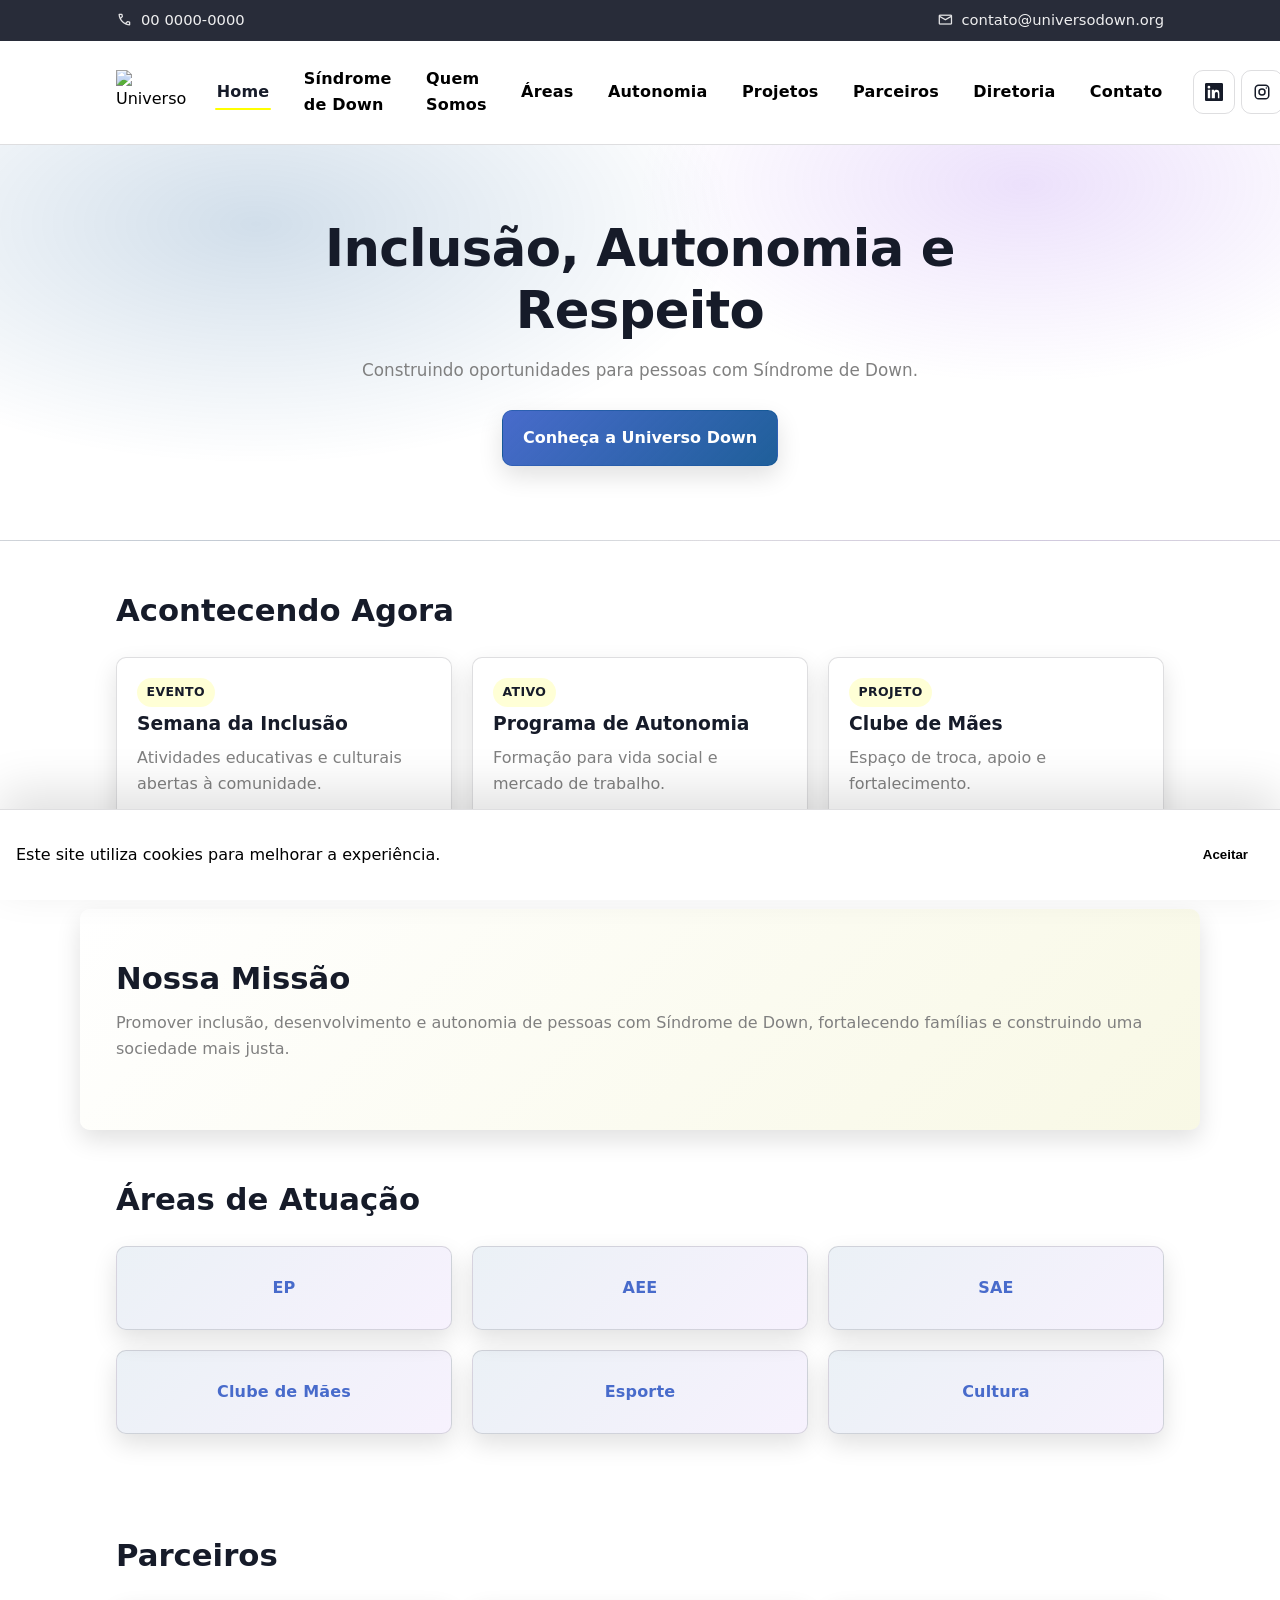
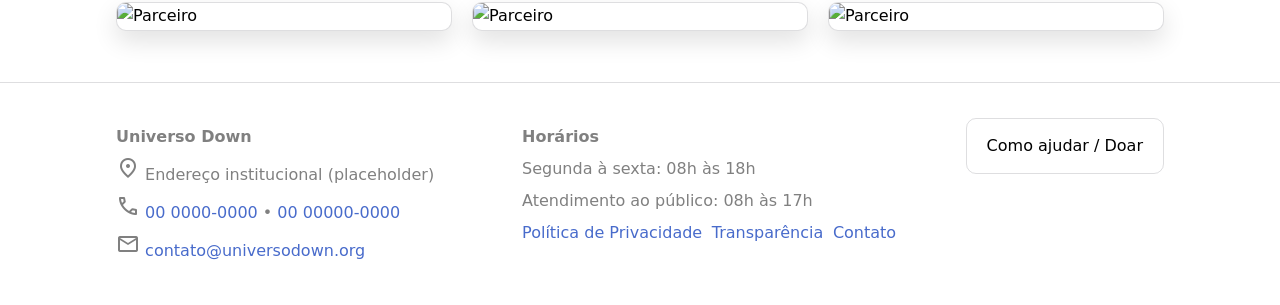
==== index.html @ 0dbb0414 "first commit" ====
<!DOCTYPE html>
<html lang="pt-BR" data-theme="light">
<head>
  <meta charset="UTF-8" />
  <title>Universo Down | Inclusão, Autonomia e Desenvolvimento</title>
  <meta name="description" content="Associação Universo Down. Inclusão, autonomia e apoio às pessoas com Síndrome de Down e suas famílias." />
  <meta name="viewport" content="width=device-width, initial-scale=1" />

  <!-- Material Symbols -->
  <link href="https://fonts.googleapis.com/css2?family=Material+Symbols+Outlined" rel="stylesheet" />

  <!-- CSS -->
  <link rel="stylesheet" href="css/base.css" />
  <link rel="stylesheet" href="css/themes.css" />
  <link rel="stylesheet" href="css/components.css" />
  <link rel="stylesheet" href="css/pages.css" />
</head>
<body>

<!-- Topbar -->
<div class="topbar">
  <div class="container topbar-inner">
<span><span class="material-symbols-outlined">call</span> <a href="tel:+550000000000">00 0000-0000</a></span>
  <span><span class="material-symbols-outlined">mail</span> <a href="mailto:contato@universodown.org">contato@universodown.org</a></span>
  </div>
</div>

<!-- Header -->
<header class="header">
  <div class="container header-inner">
<img src="assets/img/logo-placeholder.svg" alt="Universo Down" class="logo" />
  <nav id="nav">
    <button id="menuToggle" aria-label="Abrir menu">☰</button>
    <ul>
      <li><a class="active" href="index.html">Home</a></li>
      <li><a href="pages/o-que-e-sindrome-de-down.html">Síndrome de Down</a></li>
      <li><a href="pages/quem-somos.html">Quem Somos</a></li>
      <li><a href="pages/areas.html">Áreas</a></li>
      <li><a href="pages/autonomia.html">Autonomia</a></li>
      <li><a href="pages/projetos.html">Projetos</a></li>
      <li><a href="pages/parceiros.html">Parceiros</a></li>
      <li><a href="pages/diretoria.html">Diretoria</a></li>
      <li><a href="pages/contato.html">Contato</a></li>
    </ul>
  </nav>

  <div class="header-actions">
    <div class="social-links" aria-label="Redes sociais">
      <a href="https://www.linkedin.com" target="_blank" rel="noopener" aria-label="LinkedIn">
        <svg viewBox="0 0 24 24" aria-hidden="true"><path d="M20.447 20.452H17.21v-5.569c0-1.328-.026-3.036-1.852-3.036-1.852 0-2.135 1.445-2.135 2.939v5.666H9.0V9h3.11v1.561h.044c.433-.82 1.49-1.685 3.067-1.685 3.278 0 3.885 2.158 3.885 4.965v6.611zM5.337 7.433A1.804 1.804 0 1 1 5.34 3.83a1.804 1.804 0 0 1-.003 3.603zM6.956 20.452H3.72V9h3.236v11.452zM22.225 0H1.771C.792 0 0 .774 0 1.727v20.545C0 23.227.792 24 1.771 24h20.451C23.2 24 24 23.227 24 22.273V1.727C24 .774 23.2 0 22.222 0h.003z"/></svg>
      </a>
      <a href="https://www.instagram.com" target="_blank" rel="noopener" aria-label="Instagram">
        <svg viewBox="0 0 24 24" aria-hidden="true"><path d="M7.5 2h9A5.5 5.5 0 0 1 22 7.5v9A5.5 5.5 0 0 1 16.5 22h-9A5.5 5.5 0 0 1 2 16.5v-9A5.5 5.5 0 0 1 7.5 2zm0 2A3.5 3.5 0 0 0 4 7.5v9A3.5 3.5 0 0 0 7.5 20h9a3.5 3.5 0 0 0 3.5-3.5v-9A3.5 3.5 0 0 0 16.5 4h-9zm10.25 1.75a1 1 0 1 1 0 2 1 1 0 0 1 0-2zM12 7a5 5 0 1 1 0 10 5 5 0 0 1 0-10zm0 2a3 3 0 1 0 0 6 3 3 0 0 0 0-6z"/></svg>
      </a>
      <a href="https://www.facebook.com" target="_blank" rel="noopener" aria-label="Facebook">
        <svg viewBox="0 0 24 24" aria-hidden="true"><path d="M22.675 0h-21.35C.597 0 0 .597 0 1.326v21.348C0 23.403.597 24 1.326 24h11.494v-9.294H9.691V11.01h3.129V8.309c0-3.1 1.894-4.788 4.66-4.788 1.325 0 2.463.099 2.795.143v3.24l-1.918.001c-1.504 0-1.796.715-1.796 1.763v2.313h3.587l-.467 3.696h-3.12V24h6.116C23.403 24 24 23.403 24 22.674V1.326C24 .597 23.403 0 22.675 0z"/></svg>
      </a>
    </div>

    <button id="themeToggle" aria-label="Alternar tema">
      <span class="material-symbols-outlined">dark_mode</span>
    </button>
  </div>
  </div>
</header>

<!-- Hero -->
<section class="hero">
  <div class="hero-content">
    <h1>Inclusão, Autonomia e Respeito</h1>
    <p>Construindo oportunidades para pessoas com Síndrome de Down.</p>
    <a href="pages/quem-somos.html" class="btn-primary">Conheça a Universo Down</a>
  </div>
</section>

<!-- Destaques -->
<section class="section">
  <h2>Acontecendo Agora</h2>
  <div class="cards">
    <article class="card">
      <span class="tag">Evento</span>
      <h3>Semana da Inclusão</h3>
      <p>Atividades educativas e culturais abertas à comunidade.</p>
      <a href="pages/projetos.html">Leia mais</a>
    </article>
    <article class="card">
      <span class="tag">Ativo</span>
      <h3>Programa de Autonomia</h3>
      <p>Formação para vida social e mercado de trabalho.</p>
      <a href="pages/autonomia.html">Leia mais</a>
    </article>
    <article class="card">
      <span class="tag">Projeto</span>
      <h3>Clube de Mães</h3>
      <p>Espaço de troca, apoio e fortalecimento.</p>
      <a href="pages/areas.html#clube-maes">Leia mais</a>
    </article>
  </div>
</section>

<!-- Missão -->
<section class="section highlight">
  <h2>Nossa Missão</h2>
  <p>
    Promover inclusão, desenvolvimento e autonomia de pessoas com Síndrome de Down,
    fortalecendo famílias e construindo uma sociedade mais justa.
  </p>
</section>

<!-- Áreas -->
<section class="section">
  <h2>Áreas de Atuação</h2>
  <div class="cards areas">
    <a href="pages/areas.html#ep" class="card">EP</a>
    <a href="pages/areas.html#aee" class="card">AEE</a>
    <a href="pages/areas.html#sae" class="card">SAE</a>
    <a href="pages/areas.html#clube-maes" class="card">Clube de Mães</a>
    <a href="pages/areas.html#esporte" class="card">Esporte</a>
    <a href="pages/areas.html#cultura" class="card">Cultura</a>
  </div>
</section>

<!-- Parceiros -->
<section class="section">
  <h2>Parceiros</h2>
  <div class="partners-grid">
    <img src="assets/img/placeholder.jpg" alt="Parceiro" />
    <img src="assets/img/placeholder.jpg" alt="Parceiro" />
    <img src="assets/img/placeholder.jpg" alt="Parceiro" />
  </div>
</section>

<!-- Footer -->
<footer class="footer">
  <div class="container footer-inner">
    <div class="footer-columns">
      <div class="footer-col">
        <p><strong>Universo Down</strong></p>
        <p><span class="material-symbols-outlined" aria-hidden="true">location_on</span> Endereço institucional (placeholder)</p>
        <p><span class="material-symbols-outlined" aria-hidden="true">call</span> <a href="tel:+550000000000">00 0000-0000</a> • <a href="tel:+550000000000">00 00000-0000</a></p>
        <p><span class="material-symbols-outlined" aria-hidden="true">mail</span> <a href="mailto:contato@universodown.org">contato@universodown.org</a></p>
      </div>

      <div class="footer-col">
        <p><strong>Horários</strong></p>
        <p>Segunda à sexta: 08h às 18h</p>
        <p>Atendimento ao público: 08h às 17h</p>
        <div class="footer-links" aria-label="Links úteis">
          <a href="#" rel="nofollow">Política de Privacidade</a>
          <a href="#" rel="nofollow">Transparência</a>
          <a href="pages/contato.html">Contato</a>
        </div>
      </div>
    </div>

    <div>
      <a href="pages/contato.html" class="btn-secondary">Como ajudar / Doar</a>
    </div>
  </div>
</footer>

<!-- Cookie Banner -->
<div id="cookieBanner" class="cookie-banner">
  <p>Este site utiliza cookies para melhorar a experiência.</p>
  <button id="acceptCookies">Aceitar</button>
</div>

<script src="js/theme.js"></script>
<script src="js/components.js"></script>
<script src="js/main.js"></script>
</body>
</html>
---- css/base.css ----
*,
*::before,
*::after {
  box-sizing: border-box;
}

html {
  scroll-behavior: smooth;
}

body {
  text-rendering: optimizeLegibility;
  -webkit-font-smoothing: antialiased;
  -moz-osx-font-smoothing: grayscale;
}

body {
  margin: 0;
  font-family: system-ui, -apple-system, Segoe UI, Roboto, Ubuntu, Cantarell, "Helvetica Neue", Arial, sans-serif;
  background-color: var(--color-bg);
  color: var(--color-text);
  line-height: 1.65;
}

img {
  max-width: 100%;
  display: block;
}

a {
  color: var(--color-link);
  text-decoration: none;
}

a:hover {
  color: var(--color-secondary);
}

a:focus-visible,
button:focus-visible {
  outline: 3px solid var(--color-primary);
  outline-offset: 2px;
}

h1, h2, h3 {
  line-height: 1.2;
}

h1, h2, h3 {
  color: var(--color-heading);
}

p {
  color: var(--color-text);
}

::selection {
  background: rgba(149, 86, 235, 0.35);
}

main {
  display: block;
}

@media (prefers-reduced-motion: reduce) {
  * {
    animation-duration: 0.001ms !important;
    animation-iteration-count: 1 !important;
    transition-duration: 0.001ms !important;
    scroll-behavior: auto !important;
  }
}
---- css/themes.css ----
:root {
  /* ====== Paleta (nova) ====== */
  --brand-black: #000000;
  --brand-yellow: #FFFF00; /* destaque / hover */
  --brand-gray: #808080;   /* textos secundários */
  --brand-ink: #161B29;    /* fundo dark (não preto puro) */
  --brand-blue: #486BCB;   /* destaque */
  --brand-white: #FFFFFF;

  /* ====== Raio (menos arredondado) ====== */
  --radius-sm: 6px;
  --radius-md: 10px;
  --radius-lg: 10px;

  /* ====== Layout ====== */
  --container: 1120px;
  --gutter: clamp(1rem, 4vw, 2.25rem);

  /* ====== Tokens (Light) ====== */
  --color-bg: var(--brand-white);
  --color-surface: var(--brand-white);
  --color-surface-2: rgba(22, 27, 41, 0.04);
  --color-text: var(--brand-black);
  --color-heading: var(--brand-ink);
  --color-muted-text: var(--brand-gray);
  --color-border: rgba(22, 27, 41, 0.14);

  --color-primary: var(--brand-blue);
  --color-primary-hover: var(--brand-yellow);
  --color-secondary: var(--brand-ink);
  --color-link: var(--brand-blue);

  --shadow-sm: 0 10px 24px rgba(0, 0, 0, 0.12);
  --shadow-md: 0 18px 48px rgba(0, 0, 0, 0.16);

  --topbar-bg: rgba(22, 27, 41, 0.92);
  --topbar-text: rgba(255, 255, 255, 0.92);
  --header-bg: rgba(255, 255, 255, 0.86);
  --header-border: rgba(22, 27, 41, 0.14);

  --focus-ring: 0 0 0 3px rgba(255, 255, 0, 0.45);
}

[data-theme="dark"] {
  --color-bg: var(--brand-ink);
  --color-surface: rgba(255, 255, 255, 0.06);
  --color-surface-2: rgba(255, 255, 255, 0.10);
  --color-text: var(--brand-white);
  --color-heading: var(--brand-white);
  --color-muted-text: rgba(255, 255, 255, 0.70);
  --color-border: rgba(255, 255, 255, 0.14);

  --color-primary: var(--brand-blue);
  --color-primary-hover: var(--brand-yellow);
  --color-secondary: var(--brand-yellow);
  --color-link: var(--brand-white);

  --shadow-sm: 0 10px 26px rgba(0, 0, 0, 0.30);
  --shadow-md: 0 18px 52px rgba(0, 0, 0, 0.45);

  --topbar-bg: rgba(0, 0, 0, 0.55);
  --topbar-text: rgba(255, 255, 255, 0.92);
  --header-bg: rgba(22, 27, 41, 0.86);
  --header-border: rgba(255, 255, 255, 0.14);

  --focus-ring: 0 0 0 3px rgba(255, 255, 0, 0.55);
}
---- css/components.css ----
/* ==========================================================
   COMPONENTES (layout + navbar no estilo inspirado FSDown)
   ========================================================== */

/* Topbar (contatos) */
.topbar {
  display: flex;
  gap: 1rem;
  justify-content: space-between;
  align-items: center;
  padding: 0.5rem 1rem;
  background: var(--topbar-bg);
  color: var(--topbar-text);
  font-size: 0.92rem;
}

.topbar span {
  display: inline-flex;
  align-items: center;
  gap: 0.5rem;
}

.topbar .material-symbols-outlined {
  font-size: 1.05rem;
  opacity: 0.95;
}

.topbar a {
  color: var(--topbar-text);
  text-decoration: none;
  border-bottom: 1px solid transparent;
}

.topbar a:hover {
  border-bottom-color: rgba(255, 255, 255, 0.65);
}

@media (max-width: 560px) {
  .topbar {
    flex-direction: column;
    align-items: flex-start;
    gap: 0.35rem;
  }
}

/* Header / Navbar */
.header {
  position: sticky;
  top: 0;
  z-index: 50;
  display: flex;
  align-items: center;
  gap: 1rem;
  justify-content: space-between;
  padding: 0.85rem 1rem;
  background: var(--header-bg);
  border-bottom: 1px solid var(--header-border);
  backdrop-filter: blur(10px);
  -webkit-backdrop-filter: blur(10px);
}

.logo {
  height: 44px;
  width: auto;
}

/* Nav container */
nav {
  position: relative;
  display: flex;
  align-items: center;
  gap: 1rem;
}

nav ul {
  list-style: none;
  display: flex;
  align-items: center;
  gap: 0.35rem;
  padding: 0;
  margin: 0;
}

nav a {
  position: relative;
  display: inline-flex;
  align-items: center;
  justify-content: center;
  padding: 0.7rem 0.9rem;
  font-weight: 800;
  letter-spacing: 0.2px;
  color: var(--color-text);
  border-radius: var(--radius-sm);
  text-decoration: none;
  outline: none;
  transition: color 160ms ease;
}

nav a:hover {
  color: var(--color-heading);
}

nav a:hover::after,
nav a:focus-visible::after {
  content: "";
  position: absolute;
  left: 0.8rem;
  right: 0.8rem;
  bottom: 0.4rem;
  height: 2px;
  background: var(--brand-yellow);
  border-radius: var(--radius-md);
}

nav a.active::after,
nav a[aria-current="page"]::after {
  content: "";
  position: absolute;
  left: 0.8rem;
  right: 0.8rem;
  bottom: 0.4rem;
  height: 2px;
  background: var(--brand-yellow);
  border-radius: var(--radius-md);
}


nav a.active {
  color: var(--color-heading);
}


/* Ações à direita (sociais + tema) */
.header-actions {
  display: flex;
  align-items: center;
  gap: 0.65rem;
}

.social-links {
  display: inline-flex;
  align-items: center;
  gap: 0.4rem;
}

.social-links a {
  width: 42px;
  height: 42px;
  display: inline-flex;
  align-items: center;
  justify-content: center;
  border-radius: var(--radius-md);
  border: 1px solid var(--color-border);
  background: transparent;
  color: var(--color-text);
  transition: transform 160ms ease, background 160ms ease, border-color 160ms ease, color 160ms ease;
}

.social-links a:hover {
  transform: translateY(-2px);
  border-color: rgba(255, 255, 255, 0.0);
  background: var(--social-hover, var(--color-primary));
  color: var(--brand-white);
}

/* Hover por app (cor oficial do ícone/logo) */
.social-links a[aria-label="LinkedIn"] { --social-hover: #0A66C2; }
.social-links a[aria-label="Instagram"] { --social-hover: #E1306C; }
.social-links a[aria-label="Facebook"] { --social-hover: #1877F2; }
.social-links a[aria-label="GitHub"] { --social-hover: #24292E; }
.social-links a[aria-label="YouTube"] { --social-hover: #FF0000; }
.social-links a[aria-label="WhatsApp"] { --social-hover: #25D366; }


.social-links svg {
  width: 18px;
  height: 18px;
  fill: currentColor;
  color: var(--color-heading);
}

/* Botão de tema */
#themeToggle {
  width: 42px;
  height: 42px;
  border-radius: var(--radius-md);
  border: 1px solid var(--color-border);
  background: transparent;
  color: var(--color-heading);
  cursor: pointer;
  display: inline-flex;
  align-items: center;
  justify-content: center;
  transition: transform 160ms ease, background 160ms ease, border-color 160ms ease;
}

#themeToggle:hover {
  transform: translateY(-1px);
  background: var(--color-surface);
  border-color: rgba(149, 86, 235, 0.35);
}

/* Mobile menu toggle */
#menuToggle {
  display: none;
  width: 44px;
  height: 44px;
  border-radius: 12px;
  border: 1px solid var(--color-border);
  background: var(--color-bg);
  color: var(--color-heading);
  font-size: 1.35rem;
  cursor: pointer;
}

/* Mobile menu */
@media (max-width: 980px) {
  #menuToggle {
    display: inline-flex;
    align-items: center;
    justify-content: center;
  }

  nav ul {
    position: absolute;
    right: 0;
    top: calc(100% + 10px);
    display: none;
    flex-direction: column;
    align-items: stretch;
    min-width: min(88vw, 340px);
    padding: 0.6rem;
    background: var(--color-bg);
    border: 1px solid var(--color-border);
    border-radius: var(--radius-md);
    box-shadow: var(--shadow-md);
  }

  nav ul.open {
    display: flex;
  }

  nav a {
    justify-content: flex-start;
    border-radius: var(--radius-sm);
    padding: 0.75rem 0.9rem;
  }
}

/* Seções / Containers */
.section {
  padding: 3.2rem 1rem;
  max-width: var(--container);
  margin: 0 auto;
}

.section > h2 {
  margin: 0;
  font-size: clamp(1.4rem, 2.4vw, 2rem);
}

.section > p {
  margin-top: 0.8rem;
  color: var(--color-muted-text);
}

.section.highlight {
  border-radius: var(--radius-lg);
  background: linear-gradient(135deg, var(--color-surface), rgba(188, 188, 0, 0.10));
  box-shadow: var(--shadow-sm);
}

/* Hero / Page Hero */
.hero,
.page-hero {
  padding: 4.6rem 1rem;
  text-align: center;
  background: radial-gradient(800px 400px at 20% 20%, rgba(0, 73, 140, 0.18), transparent 60%),
              radial-gradient(700px 360px at 80% 10%, rgba(149, 86, 235, 0.18), transparent 55%),
              linear-gradient(180deg, var(--color-surface), var(--color-bg));
  border-bottom: 1px solid var(--color-border);
}

.hero-content {
  max-width: 840px;
  margin: 0 auto;
}

.hero h1,
.page-hero h1 {
  margin: 0;
  font-size: clamp(2.1rem, 4vw, 3.2rem);
  letter-spacing: -0.6px;
}

.hero p {
  margin: 1rem auto 1.6rem;
  max-width: 60ch;
  color: var(--color-muted-text);
  font-size: 1.05rem;
}

/* Cards */
.cards {
  display: grid;
  grid-template-columns: repeat(auto-fit, minmax(260px, 1fr));
  gap: 1.25rem;
  margin-top: 1.8rem;
}

.card {
  padding: 1.25rem;
  border: 1px solid var(--color-border);
  border-radius: var(--radius-lg);
  background: var(--color-surface);
  box-shadow: var(--shadow-sm);
  transition: transform 160ms ease, box-shadow 160ms ease, border-color 160ms ease;
}

.card:hover {
  transform: translateY(-4px);
  border-color: var(--color-primary);
  box-shadow: var(--shadow-md);
}

.card h3 {
  margin: 0.35rem 0 0.6rem;
}

.card p {
  margin: 0 0 0.8rem;
  color: var(--color-muted-text);
}

.tag {
  display: inline-flex;
  align-items: center;
  gap: 0.4rem;
  padding: 0.25rem 0.6rem;
  border-radius: 999px;
  font-weight: 800;
  font-size: 0.78rem;
  letter-spacing: 0.35px;
  text-transform: uppercase;
  background: rgba(255, 255, 0, 0.16);
  color: var(--color-heading);
}

/* Cards da seção Áreas (links) */
.cards.areas .card {
  display: flex;
  align-items: center;
  justify-content: center;
  text-align: center;
  font-weight: 800;
  letter-spacing: 0.2px;
  min-height: 84px;
  background: linear-gradient(135deg, rgba(0, 73, 140, 0.08), rgba(149, 86, 235, 0.08));
}

/* Botões */
.btn-primary {
  display: inline-flex;
  align-items: center;
  justify-content: center;
  gap: 0.5rem;
  background: linear-gradient(135deg, var(--color-primary), rgba(0, 73, 140, 0.88));
  color: var(--brand-white);
  padding: 0.85rem 1.25rem;
  font-weight: 800;
  border-radius: var(--radius-md);
  border: 1px solid rgba(0, 73, 140, 0.30);
  box-shadow: var(--shadow-sm);
  transition: transform 160ms ease, box-shadow 160ms ease, filter 160ms ease;
}

.btn-primary:hover {
  transform: translateY(-2px);
  background: var(--color-primary-hover);
  color: var(--brand-black);
  border-color: rgba(255, 255, 0, 0.45);
  box-shadow: var(--shadow-md);
  filter: none;
}

.btn-secondary {
  display: inline-flex;
  align-items: center;
  justify-content: center;
  gap: 0.5rem;
  background: transparent;
  color: var(--color-text);
  padding: 0.85rem 1.25rem;
  border-radius: var(--radius-md);
  border: 1px solid var(--color-border);
  transition: transform 160ms ease, background 160ms ease, border-color 160ms ease;
}

.btn-secondary:hover {
  transform: translateY(-2px);
  background: var(--color-surface-2);
  border-color: var(--color-primary);
}

/* Parceiros */
.partners-grid {
  display: grid;
  grid-template-columns: repeat(auto-fit, minmax(180px, 1fr));
  gap: 1.25rem;
  margin-top: 1.8rem;
}

.partners-grid img {
  border-radius: var(--radius-lg);
  border: 1px solid var(--color-border);
  background: var(--color-bg);
  box-shadow: var(--shadow-sm);
}

/* Footer */
.footer {
  padding: 2.2rem 1rem;
  background: linear-gradient(180deg, var(--color-surface), var(--color-bg));
  border-top: 1px solid var(--color-border);
  display: flex;
  justify-content: space-between;
  align-items: flex-start;
  flex-wrap: wrap;
  gap: 1.25rem;
}

.footer p {
  margin: 0.35rem 0;
  color: var(--color-muted-text);
}

/* Cookie banner */
.cookie-banner {
  position: fixed;
  left: 0;
  right: 0;
  bottom: 0;
  width: 100%;
  background: var(--color-bg);
  border-top: 1px solid var(--color-border);
  padding: 1rem;
  display: none;
  align-items: center;
  justify-content: space-between;
  gap: 1rem;
  box-shadow: 0 -18px 48px rgba(0, 0, 0, 0.12);
}

.cookie-banner button {
  border: none;
  cursor: pointer;
  border-radius: var(--radius-md);
  padding: 0.7rem 1rem;
  font-weight: 800;
  background: var(--color-tertiary);
  color: var(--brand-navy);
}

.cookie-banner button:hover {
  filter: brightness(0.95);
}

/* Mobile-first: alvos de toque confortáveis */
button, .btn-primary, .btn-secondary, nav a, .social-links a {
  min-height: 44px;
}

/* ==========================================================
   AJUSTES DE LAYOUT (conteúdo centralizado + mobile-first)
   - Mantém a identidade/cores/hover já existentes
   - Adiciona um “container” para afastar das bordas (estilo FSDown)
   ========================================================== */

/* Container utilitário: centraliza e cria respiro lateral */
.container {
  width: 100%;
  max-width: var(--container);
  margin-inline: auto;
  padding-inline: var(--gutter);
}


/* Padroniza respiro lateral das seções (compatível com o .container) */
.section,
.hero,
.page-hero {
  padding-inline: var(--gutter);
}

/* Topbar com wrapper interno */
.topbar {
  padding: 0; /* o respiro lateral fica por conta do .container */
}

.topbar-inner {
  display: flex;
  flex-direction: column; /* mobile-first */
  align-items: flex-start;
  gap: 0.35rem;
  justify-content: space-between;
  padding-block: 0.5rem;
}

@media (min-width: 561px) {
  .topbar-inner {
    flex-direction: row;
    align-items: center;
    gap: 1rem;
  }
}

/* Header com wrapper interno */
.header {
  padding: 0; /* o respiro lateral fica por conta do .container */
}

.header-inner {
  display: flex;
  align-items: center;
  gap: 1rem;
  justify-content: space-between;
  padding-block: 0.85rem;
}

/* Footer com wrapper interno + grid de informações */
.footer {
  padding: 0; /* o respiro lateral fica por conta do .container */
}

.footer-inner {
  display: flex;
  flex-direction: column; /* mobile-first */
  align-items: flex-start;
  gap: 1.25rem;
  padding-block: 2.2rem;
}

@media (min-width: 760px) {
  .footer-inner {
    flex-direction: row;
    align-items: flex-start;
    justify-content: space-between;
  }
}

.footer-columns {
  display: grid;
  grid-template-columns: 1fr;
  gap: 1rem;
}

@media (min-width: 760px) {
  .footer-columns {
    grid-template-columns: repeat(2, minmax(240px, 1fr));
    gap: 1.2rem 2rem;
  }
}

.footer-col p {
  margin: 0.35rem 0;
}

.footer-links {
  display: flex;
  flex-wrap: wrap;
  gap: 0.6rem;
}

.footer-links a {
  border-bottom: 1px solid transparent;
}

.footer-links a:hover {
  border-bottom-color: rgba(255, 255, 255, 0.65);
}
---- css/pages.css ----
/* ==========================================================
   ESTILOS ESPECÍFICOS DE PÁGINAS
   ========================================================== */

/* Timeline */
.timeline {
  list-style: none;
  padding: 0;
  margin: 1.5rem 0 0;
}

.timeline li {
  margin-bottom: 1.25rem;
  border-left: 4px solid rgba(0, 73, 140, 0.45);
  padding-left: 1rem;
}

.timeline .year {
  font-weight: 900;
  color: var(--color-heading);
}

/* Accordion */
.accordion-header {
  width: 100%;
  text-align: left;
  padding: 1rem 1.1rem;
  border: 1px solid var(--color-border);
  border-radius: var(--radius-md);
  background: var(--color-bg);
  display: flex;
  justify-content: space-between;
  align-items: center;
  cursor: pointer;
  box-shadow: var(--shadow-sm);
  transition: transform 160ms ease, box-shadow 160ms ease, border-color 160ms ease;
}

.accordion-header:hover {
  transform: translateY(-1px);
  box-shadow: var(--shadow-md);
  border-color: rgba(149, 86, 235, 0.25);
}

.accordion-content {
  display: none;
  padding: 1rem 1.1rem;
  border: 1px solid var(--color-border);
  border-top: none;
  border-radius: 0 0 var(--radius-md) var(--radius-md);
  background: var(--color-surface);
  color: var(--color-muted-text);
}

.accordion-content.open {
  display: block;
}

/* Projects */
.filters {
  display: flex;
  gap: 0.7rem;
  flex-wrap: wrap;
  margin-top: 1.2rem;
}

.filter-btn {
  padding: 0.55rem 0.9rem;
  border: 1px solid var(--color-border);
  background: var(--color-bg);
  border-radius: 999px;
  font-weight: 800;
  cursor: pointer;
  transition: background 160ms ease, transform 160ms ease, border-color 160ms ease;
}

.filter-btn:hover {
  transform: translateY(-1px);
  background: var(--color-surface);
  border-color: rgba(0, 73, 140, 0.28);
}

.filter-btn.active {
  background: rgba(0, 73, 140, 0.12);
  border-color: rgba(0, 73, 140, 0.30);
  color: var(--color-heading);
}

.project-details {
  display: none;
  margin-top: 1rem;
  color: var(--color-muted-text);
}

.project-details.open {
  display: block;
}

/* Partners */
.partners-grid.obsolete {
  opacity: 0.55;
  filter: grayscale(100%);
}

/* Diretoria */
.board-member img {
  margin-bottom: 1rem;
}

.role {
  font-weight: 900;
  color: var(--color-heading);
}

/* Forms */
.contact-form {
  max-width: 540px;
  margin-top: 1.5rem;
}

.contact-form label {
  display: flex;
  flex-direction: column;
  gap: 0.45rem;
  margin-bottom: 1rem;
  font-weight: 800;
  color: var(--color-heading);
}

.contact-form input,
.contact-form textarea {
  padding: 0.75rem 0.85rem;
  border: 1px solid var(--color-border);
  border-radius: var(--radius-md);
  background: var(--color-bg);
  color: var(--color-text);
}

.contact-form input:focus,
.contact-form textarea:focus {
  outline: none;
  box-shadow: 0 0 0 4px rgba(149, 86, 235, 0.22);
  border-color: rgba(149, 86, 235, 0.35);
}

.success-message {
  margin-top: 1rem;
  color: var(--color-secondary);
  font-weight: 800;
}

/* Map */
.map-placeholder {
  height: 250px;
  border: 1px dashed rgba(0, 73, 140, 0.45);
  border-radius: var(--radius-lg);
  background: linear-gradient(135deg, var(--color-surface), rgba(0, 73, 140, 0.06));
  display: flex;
  align-items: center;
  justify-content: center;
  color: var(--color-muted-text);
}
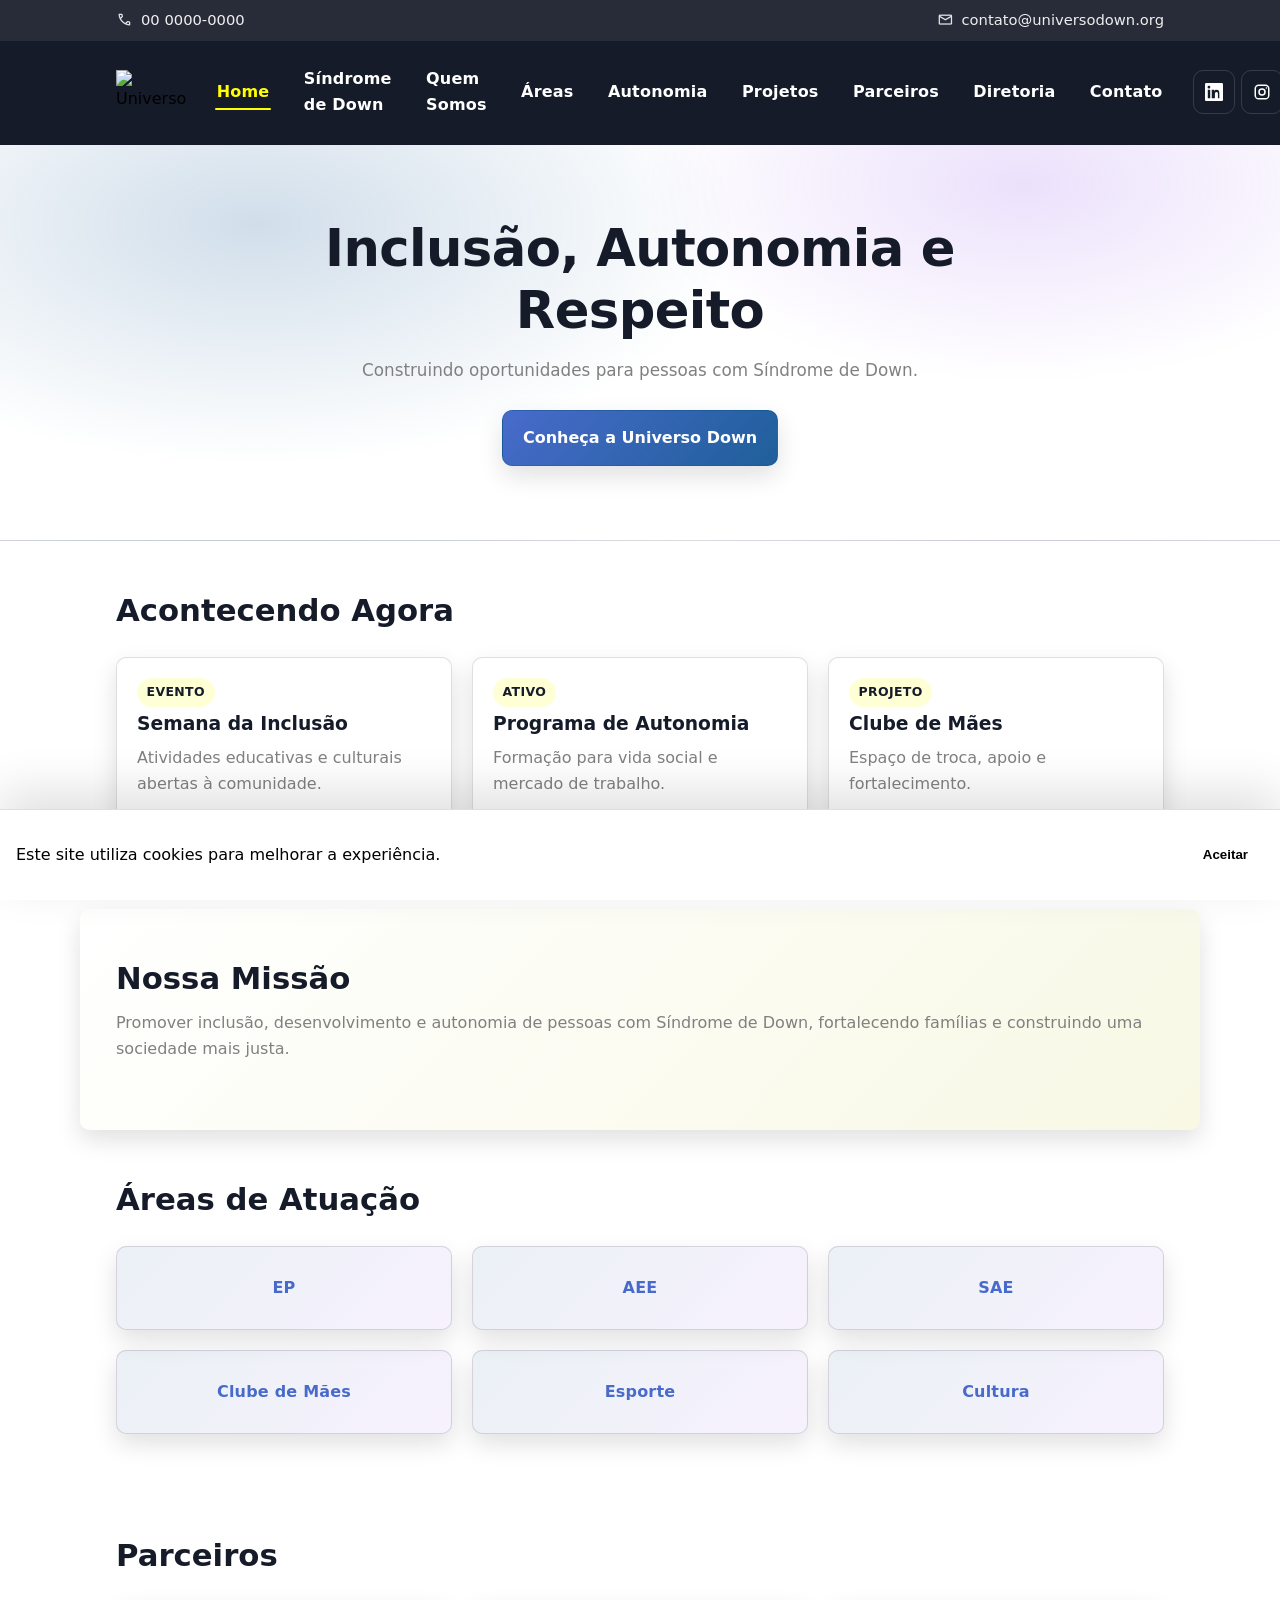
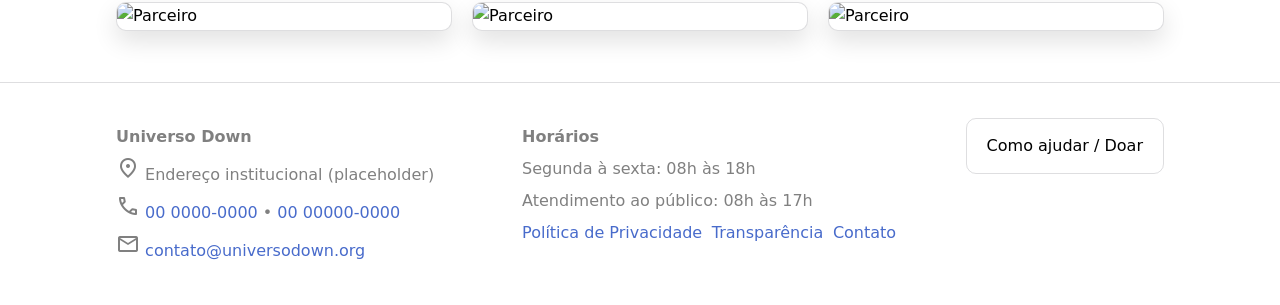
==== commit 7f7c478e: "Atualiza cores de navegação e fundo do cabeçalho para melhorar a acessibilidade e a estética do site" ====
--- a/index.html
+++ b/index.html
@@ -1,172 +1,240 @@
-<!DOCTYPE html>
+<!doctype html>
 <html lang="pt-BR" data-theme="light">
-<head>
-  <meta charset="UTF-8" />
-  <title>Universo Down | Inclusão, Autonomia e Desenvolvimento</title>
-  <meta name="description" content="Associação Universo Down. Inclusão, autonomia e apoio às pessoas com Síndrome de Down e suas famílias." />
-  <meta name="viewport" content="width=device-width, initial-scale=1" />
-
-  <!-- Material Symbols -->
-  <link href="https://fonts.googleapis.com/css2?family=Material+Symbols+Outlined" rel="stylesheet" />
-
-  <!-- CSS -->
-  <link rel="stylesheet" href="css/base.css" />
-  <link rel="stylesheet" href="css/themes.css" />
-  <link rel="stylesheet" href="css/components.css" />
-  <link rel="stylesheet" href="css/pages.css" />
-</head>
-<body>
-
-<!-- Topbar -->
-<div class="topbar">
-  <div class="container topbar-inner">
-<span><span class="material-symbols-outlined">call</span> <a href="tel:+550000000000">00 0000-0000</a></span>
-  <span><span class="material-symbols-outlined">mail</span> <a href="mailto:contato@universodown.org">contato@universodown.org</a></span>
-  </div>
-</div>
-
-<!-- Header -->
-<header class="header">
-  <div class="container header-inner">
-<img src="assets/img/logo-placeholder.svg" alt="Universo Down" class="logo" />
-  <nav id="nav">
-    <button id="menuToggle" aria-label="Abrir menu">☰</button>
-    <ul>
-      <li><a class="active" href="index.html">Home</a></li>
-      <li><a href="pages/o-que-e-sindrome-de-down.html">Síndrome de Down</a></li>
-      <li><a href="pages/quem-somos.html">Quem Somos</a></li>
-      <li><a href="pages/areas.html">Áreas</a></li>
-      <li><a href="pages/autonomia.html">Autonomia</a></li>
-      <li><a href="pages/projetos.html">Projetos</a></li>
-      <li><a href="pages/parceiros.html">Parceiros</a></li>
-      <li><a href="pages/diretoria.html">Diretoria</a></li>
-      <li><a href="pages/contato.html">Contato</a></li>
-    </ul>
-  </nav>
-
-  <div class="header-actions">
-    <div class="social-links" aria-label="Redes sociais">
-      <a href="https://www.linkedin.com" target="_blank" rel="noopener" aria-label="LinkedIn">
-        <svg viewBox="0 0 24 24" aria-hidden="true"><path d="M20.447 20.452H17.21v-5.569c0-1.328-.026-3.036-1.852-3.036-1.852 0-2.135 1.445-2.135 2.939v5.666H9.0V9h3.11v1.561h.044c.433-.82 1.49-1.685 3.067-1.685 3.278 0 3.885 2.158 3.885 4.965v6.611zM5.337 7.433A1.804 1.804 0 1 1 5.34 3.83a1.804 1.804 0 0 1-.003 3.603zM6.956 20.452H3.72V9h3.236v11.452zM22.225 0H1.771C.792 0 0 .774 0 1.727v20.545C0 23.227.792 24 1.771 24h20.451C23.2 24 24 23.227 24 22.273V1.727C24 .774 23.2 0 22.222 0h.003z"/></svg>
-      </a>
-      <a href="https://www.instagram.com" target="_blank" rel="noopener" aria-label="Instagram">
-        <svg viewBox="0 0 24 24" aria-hidden="true"><path d="M7.5 2h9A5.5 5.5 0 0 1 22 7.5v9A5.5 5.5 0 0 1 16.5 22h-9A5.5 5.5 0 0 1 2 16.5v-9A5.5 5.5 0 0 1 7.5 2zm0 2A3.5 3.5 0 0 0 4 7.5v9A3.5 3.5 0 0 0 7.5 20h9a3.5 3.5 0 0 0 3.5-3.5v-9A3.5 3.5 0 0 0 16.5 4h-9zm10.25 1.75a1 1 0 1 1 0 2 1 1 0 0 1 0-2zM12 7a5 5 0 1 1 0 10 5 5 0 0 1 0-10zm0 2a3 3 0 1 0 0 6 3 3 0 0 0 0-6z"/></svg>
-      </a>
-      <a href="https://www.facebook.com" target="_blank" rel="noopener" aria-label="Facebook">
-        <svg viewBox="0 0 24 24" aria-hidden="true"><path d="M22.675 0h-21.35C.597 0 0 .597 0 1.326v21.348C0 23.403.597 24 1.326 24h11.494v-9.294H9.691V11.01h3.129V8.309c0-3.1 1.894-4.788 4.66-4.788 1.325 0 2.463.099 2.795.143v3.24l-1.918.001c-1.504 0-1.796.715-1.796 1.763v2.313h3.587l-.467 3.696h-3.12V24h6.116C23.403 24 24 23.403 24 22.674V1.326C24 .597 23.403 0 22.675 0z"/></svg>
-      </a>
+  <head>
+    <meta charset="UTF-8" />
+    <title>Universo Down | Inclusão, Autonomia e Desenvolvimento</title>
+    <meta
+      name="description"
+      content="Associação Universo Down. Inclusão, autonomia e apoio às pessoas com Síndrome de Down e suas famílias."
+    />
+    <meta name="viewport" content="width=device-width, initial-scale=1" />
+
+    <!-- Material Symbols -->
+    <link
+      href="https://fonts.googleapis.com/css2?family=Material+Symbols+Outlined"
+      rel="stylesheet"
+    />
+
+    <!-- CSS -->
+    <link rel="stylesheet" href="css/base.css" />
+    <link rel="stylesheet" href="css/themes.css" />
+    <link rel="stylesheet" href="css/components.css" />
+    <link rel="stylesheet" href="css/pages.css" />
+  </head>
+  <body>
+    <!-- Topbar -->
+    <div class="topbar">
+      <div class="container topbar-inner">
+        <span
+          ><span class="material-symbols-outlined">call</span>
+          <a href="tel:+550000000000">00 0000-0000</a></span
+        >
+        <span
+          ><span class="material-symbols-outlined">mail</span>
+          <a href="mailto:contato@universodown.org"
+            >contato@universodown.org</a
+          ></span
+        >
+      </div>
     </div>
 
-    <button id="themeToggle" aria-label="Alternar tema">
-      <span class="material-symbols-outlined">dark_mode</span>
-    </button>
-  </div>
-  </div>
-</header>
-
-<!-- Hero -->
-<section class="hero">
-  <div class="hero-content">
-    <h1>Inclusão, Autonomia e Respeito</h1>
-    <p>Construindo oportunidades para pessoas com Síndrome de Down.</p>
-    <a href="pages/quem-somos.html" class="btn-primary">Conheça a Universo Down</a>
-  </div>
-</section>
-
-<!-- Destaques -->
-<section class="section">
-  <h2>Acontecendo Agora</h2>
-  <div class="cards">
-    <article class="card">
-      <span class="tag">Evento</span>
-      <h3>Semana da Inclusão</h3>
-      <p>Atividades educativas e culturais abertas à comunidade.</p>
-      <a href="pages/projetos.html">Leia mais</a>
-    </article>
-    <article class="card">
-      <span class="tag">Ativo</span>
-      <h3>Programa de Autonomia</h3>
-      <p>Formação para vida social e mercado de trabalho.</p>
-      <a href="pages/autonomia.html">Leia mais</a>
-    </article>
-    <article class="card">
-      <span class="tag">Projeto</span>
-      <h3>Clube de Mães</h3>
-      <p>Espaço de troca, apoio e fortalecimento.</p>
-      <a href="pages/areas.html#clube-maes">Leia mais</a>
-    </article>
-  </div>
-</section>
-
-<!-- Missão -->
-<section class="section highlight">
-  <h2>Nossa Missão</h2>
-  <p>
-    Promover inclusão, desenvolvimento e autonomia de pessoas com Síndrome de Down,
-    fortalecendo famílias e construindo uma sociedade mais justa.
-  </p>
-</section>
-
-<!-- Áreas -->
-<section class="section">
-  <h2>Áreas de Atuação</h2>
-  <div class="cards areas">
-    <a href="pages/areas.html#ep" class="card">EP</a>
-    <a href="pages/areas.html#aee" class="card">AEE</a>
-    <a href="pages/areas.html#sae" class="card">SAE</a>
-    <a href="pages/areas.html#clube-maes" class="card">Clube de Mães</a>
-    <a href="pages/areas.html#esporte" class="card">Esporte</a>
-    <a href="pages/areas.html#cultura" class="card">Cultura</a>
-  </div>
-</section>
-
-<!-- Parceiros -->
-<section class="section">
-  <h2>Parceiros</h2>
-  <div class="partners-grid">
-    <img src="assets/img/placeholder.jpg" alt="Parceiro" />
-    <img src="assets/img/placeholder.jpg" alt="Parceiro" />
-    <img src="assets/img/placeholder.jpg" alt="Parceiro" />
-  </div>
-</section>
-
-<!-- Footer -->
-<footer class="footer">
-  <div class="container footer-inner">
-    <div class="footer-columns">
-      <div class="footer-col">
-        <p><strong>Universo Down</strong></p>
-        <p><span class="material-symbols-outlined" aria-hidden="true">location_on</span> Endereço institucional (placeholder)</p>
-        <p><span class="material-symbols-outlined" aria-hidden="true">call</span> <a href="tel:+550000000000">00 0000-0000</a> • <a href="tel:+550000000000">00 00000-0000</a></p>
-        <p><span class="material-symbols-outlined" aria-hidden="true">mail</span> <a href="mailto:contato@universodown.org">contato@universodown.org</a></p>
-      </div>
-
-      <div class="footer-col">
-        <p><strong>Horários</strong></p>
-        <p>Segunda à sexta: 08h às 18h</p>
-        <p>Atendimento ao público: 08h às 17h</p>
-        <div class="footer-links" aria-label="Links úteis">
-          <a href="#" rel="nofollow">Política de Privacidade</a>
-          <a href="#" rel="nofollow">Transparência</a>
-          <a href="pages/contato.html">Contato</a>
+    <!-- Header -->
+    <header class="header">
+      <div class="container header-inner">
+        <img
+          src="assets/img/logo-placeholder.svg"
+          alt="Universo Down"
+          class="logo"
+        />
+        <nav id="nav">
+          <button id="menuToggle" aria-label="Abrir menu">☰</button>
+          <ul>
+            <li><a class="active" href="index.html">Home</a></li>
+            <li>
+              <a href="pages/o-que-e-sindrome-de-down.html">Síndrome de Down</a>
+            </li>
+            <li><a href="pages/quem-somos.html">Quem Somos</a></li>
+            <li><a href="pages/areas.html">Áreas</a></li>
+            <li><a href="pages/autonomia.html">Autonomia</a></li>
+            <li><a href="pages/projetos.html">Projetos</a></li>
+            <li><a href="pages/parceiros.html">Parceiros</a></li>
+            <li><a href="pages/diretoria.html">Diretoria</a></li>
+            <li><a href="pages/contato.html">Contato</a></li>
+          </ul>
+        </nav>
+
+        <div class="header-actions">
+          <div class="social-links" aria-label="Redes sociais">
+            <a
+              href="https://www.linkedin.com"
+              target="_blank"
+              rel="noopener"
+              aria-label="LinkedIn"
+            >
+              <svg viewBox="0 0 24 24" aria-hidden="true">
+                <path
+                  d="M20.447 20.452H17.21v-5.569c0-1.328-.026-3.036-1.852-3.036-1.852 0-2.135 1.445-2.135 2.939v5.666H9.0V9h3.11v1.561h.044c.433-.82 1.49-1.685 3.067-1.685 3.278 0 3.885 2.158 3.885 4.965v6.611zM5.337 7.433A1.804 1.804 0 1 1 5.34 3.83a1.804 1.804 0 0 1-.003 3.603zM6.956 20.452H3.72V9h3.236v11.452zM22.225 0H1.771C.792 0 0 .774 0 1.727v20.545C0 23.227.792 24 1.771 24h20.451C23.2 24 24 23.227 24 22.273V1.727C24 .774 23.2 0 22.222 0h.003z"
+                />
+              </svg>
+            </a>
+            <a
+              href="https://www.instagram.com"
+              target="_blank"
+              rel="noopener"
+              aria-label="Instagram"
+            >
+              <svg viewBox="0 0 24 24" aria-hidden="true">
+                <path
+                  d="M7.5 2h9A5.5 5.5 0 0 1 22 7.5v9A5.5 5.5 0 0 1 16.5 22h-9A5.5 5.5 0 0 1 2 16.5v-9A5.5 5.5 0 0 1 7.5 2zm0 2A3.5 3.5 0 0 0 4 7.5v9A3.5 3.5 0 0 0 7.5 20h9a3.5 3.5 0 0 0 3.5-3.5v-9A3.5 3.5 0 0 0 16.5 4h-9zm10.25 1.75a1 1 0 1 1 0 2 1 1 0 0 1 0-2zM12 7a5 5 0 1 1 0 10 5 5 0 0 1 0-10zm0 2a3 3 0 1 0 0 6 3 3 0 0 0 0-6z"
+                />
+              </svg>
+            </a>
+            <a
+              href="https://www.facebook.com"
+              target="_blank"
+              rel="noopener"
+              aria-label="Facebook"
+            >
+              <svg viewBox="0 0 24 24" aria-hidden="true">
+                <path
+                  d="M22.675 0h-21.35C.597 0 0 .597 0 1.326v21.348C0 23.403.597 24 1.326 24h11.494v-9.294H9.691V11.01h3.129V8.309c0-3.1 1.894-4.788 4.66-4.788 1.325 0 2.463.099 2.795.143v3.24l-1.918.001c-1.504 0-1.796.715-1.796 1.763v2.313h3.587l-.467 3.696h-3.12V24h6.116C23.403 24 24 23.403 24 22.674V1.326C24 .597 23.403 0 22.675 0z"
+                />
+              </svg>
+            </a>
+          </div>
+
+          <button id="themeToggle" aria-label="Alternar tema">
+            <span class="material-symbols-outlined">dark_mode</span>
+          </button>
         </div>
       </div>
+    </header>
+
+    <!-- Hero -->
+    <section class="hero">
+      <div class="hero-content">
+        <h1>Inclusão, Autonomia e Respeito</h1>
+        <p>Construindo oportunidades para pessoas com Síndrome de Down.</p>
+        <a href="pages/quem-somos.html" class="btn-primary"
+          >Conheça a Universo Down</a
+        >
+      </div>
+    </section>
+
+    <!-- Destaques -->
+    <section class="section">
+      <h2>Acontecendo Agora</h2>
+      <div class="cards">
+        <article class="card">
+          <span class="tag">Evento</span>
+          <h3>Semana da Inclusão</h3>
+          <p>Atividades educativas e culturais abertas à comunidade.</p>
+          <a href="pages/projetos.html">Leia mais</a>
+        </article>
+        <article class="card">
+          <span class="tag">Ativo</span>
+          <h3>Programa de Autonomia</h3>
+          <p>Formação para vida social e mercado de trabalho.</p>
+          <a href="pages/autonomia.html">Leia mais</a>
+        </article>
+        <article class="card">
+          <span class="tag">Projeto</span>
+          <h3>Clube de Mães</h3>
+          <p>Espaço de troca, apoio e fortalecimento.</p>
+          <a href="pages/areas.html#clube-maes">Leia mais</a>
+        </article>
+      </div>
+    </section>
+
+    <!-- Missão -->
+    <section class="section highlight">
+      <h2>Nossa Missão</h2>
+      <p>
+        Promover inclusão, desenvolvimento e autonomia de pessoas com Síndrome
+        de Down, fortalecendo famílias e construindo uma sociedade mais justa.
+      </p>
+    </section>
+
+    <!-- Áreas -->
+    <section class="section">
+      <h2>Áreas de Atuação</h2>
+      <div class="cards areas">
+        <a href="pages/areas.html#ep" class="card">EP</a>
+        <a href="pages/areas.html#aee" class="card">AEE</a>
+        <a href="pages/areas.html#sae" class="card">SAE</a>
+        <a href="pages/areas.html#clube-maes" class="card">Clube de Mães</a>
+        <a href="pages/areas.html#esporte" class="card">Esporte</a>
+        <a href="pages/areas.html#cultura" class="card">Cultura</a>
+      </div>
+    </section>
+
+    <!-- Parceiros -->
+    <section class="section">
+      <h2>Parceiros</h2>
+      <div class="partners-grid">
+        <img src="assets/img/placeholder.jpg" alt="Parceiro" />
+        <img src="assets/img/placeholder.jpg" alt="Parceiro" />
+        <img src="assets/img/placeholder.jpg" alt="Parceiro" />
+      </div>
+    </section>
+
+    <!-- Footer -->
+    <footer class="footer">
+      <div class="container footer-inner">
+        <div class="footer-columns">
+          <div class="footer-col">
+            <p><strong>Universo Down</strong></p>
+            <p>
+              <span class="material-symbols-outlined" aria-hidden="true"
+                >location_on</span
+              >
+              Endereço institucional (placeholder)
+            </p>
+            <p>
+              <span class="material-symbols-outlined" aria-hidden="true"
+                >call</span
+              >
+              <a href="tel:+550000000000">00 0000-0000</a> •
+              <a href="tel:+550000000000">00 00000-0000</a>
+            </p>
+            <p>
+              <span class="material-symbols-outlined" aria-hidden="true"
+                >mail</span
+              >
+              <a href="mailto:contato@universodown.org"
+                >contato@universodown.org</a
+              >
+            </p>
+          </div>
+
+          <div class="footer-col">
+            <p><strong>Horários</strong></p>
+            <p>Segunda à sexta: 08h às 18h</p>
+            <p>Atendimento ao público: 08h às 17h</p>
+            <div class="footer-links" aria-label="Links úteis">
+              <a href="#" rel="nofollow">Política de Privacidade</a>
+              <a href="#" rel="nofollow">Transparência</a>
+              <a href="pages/contato.html">Contato</a>
+            </div>
+          </div>
+        </div>
+
+        <div>
+          <a href="pages/contato.html" class="btn-secondary"
+            >Como ajudar / Doar</a
+          >
+        </div>
+      </div>
+    </footer>
+
+    <!-- Cookie Banner -->
+    <div id="cookieBanner" class="cookie-banner">
+      <p>Este site utiliza cookies para melhorar a experiência.</p>
+      <button id="acceptCookies">Aceitar</button>
     </div>
 
-    <div>
-      <a href="pages/contato.html" class="btn-secondary">Como ajudar / Doar</a>
-    </div>
-  </div>
-</footer>
-
-<!-- Cookie Banner -->
-<div id="cookieBanner" class="cookie-banner">
-  <p>Este site utiliza cookies para melhorar a experiência.</p>
-  <button id="acceptCookies">Aceitar</button>
-</div>
-
-<script src="js/theme.js"></script>
-<script src="js/components.js"></script>
-<script src="js/main.js"></script>
-</body>
+    <script src="js/theme.js"></script>
+    <script src="js/components.js"></script>
+    <script src="js/main.js"></script>
+  </body>
 </html>
--- a/css/themes.css
+++ b/css/themes.css
@@ -21,9 +21,12 @@
   --color-surface: var(--brand-white);
   --color-surface-2: rgba(22, 27, 41, 0.04);
   --color-text: var(--brand-black);
+  --color-text-nav: var(--brand-white);
+  --color-text-nav-hover: var(--brand-yellow);
   --color-heading: var(--brand-ink);
   --color-muted-text: var(--brand-gray);
   --color-border: rgba(22, 27, 41, 0.14);
+  --color-border-nav: rgba(255, 255, 255, 0.14);
 
   --color-primary: var(--brand-blue);
   --color-primary-hover: var(--brand-yellow);
@@ -36,6 +39,7 @@
   --topbar-bg: rgba(22, 27, 41, 0.92);
   --topbar-text: rgba(255, 255, 255, 0.92);
   --header-bg: rgba(255, 255, 255, 0.86);
+  --header-nav-bg: var(--brand-ink);
   --header-border: rgba(22, 27, 41, 0.14);
 
   --focus-ring: 0 0 0 3px rgba(255, 255, 0, 0.45);
--- a/css/components.css
+++ b/css/components.css
@@ -53,7 +53,7 @@
   gap: 1rem;
   justify-content: space-between;
   padding: 0.85rem 1rem;
-  background: var(--header-bg);
+  background: var(--header-nav-bg);
   border-bottom: 1px solid var(--header-border);
   backdrop-filter: blur(10px);
   -webkit-backdrop-filter: blur(10px);
@@ -89,7 +89,7 @@
   padding: 0.7rem 0.9rem;
   font-weight: 800;
   letter-spacing: 0.2px;
-  color: var(--color-text);
+  color: var(--color-text-nav);
   border-radius: var(--radius-sm);
   text-decoration: none;
   outline: none;
@@ -97,7 +97,7 @@
 }
 
 nav a:hover {
-  color: var(--color-heading);
+  color: var(--color-text-nav-hover);
 }
 
 nav a:hover::after,
@@ -126,7 +126,7 @@
 
 
 nav a.active {
-  color: var(--color-heading);
+  color: var(--color-text-nav-hover);
 }
 
 
@@ -150,9 +150,9 @@
   align-items: center;
   justify-content: center;
   border-radius: var(--radius-md);
-  border: 1px solid var(--color-border);
+  border: 1px solid var(--color-border-nav);
   background: transparent;
-  color: var(--color-text);
+  color: var(--color-text-nav);
   transition: transform 160ms ease, background 160ms ease, border-color 160ms ease, color 160ms ease;
 }
 
@@ -176,7 +176,7 @@
   width: 18px;
   height: 18px;
   fill: currentColor;
-  color: var(--color-heading);
+  color: var(--color-text-nav);
 }
 
 /* Botão de tema */
@@ -184,9 +184,9 @@
   width: 42px;
   height: 42px;
   border-radius: var(--radius-md);
-  border: 1px solid var(--color-border);
+  border: 1px solid var(--color-border-nav);
   background: transparent;
-  color: var(--color-heading);
+  color: var(--color-text-nav);
   cursor: pointer;
   display: inline-flex;
   align-items: center;
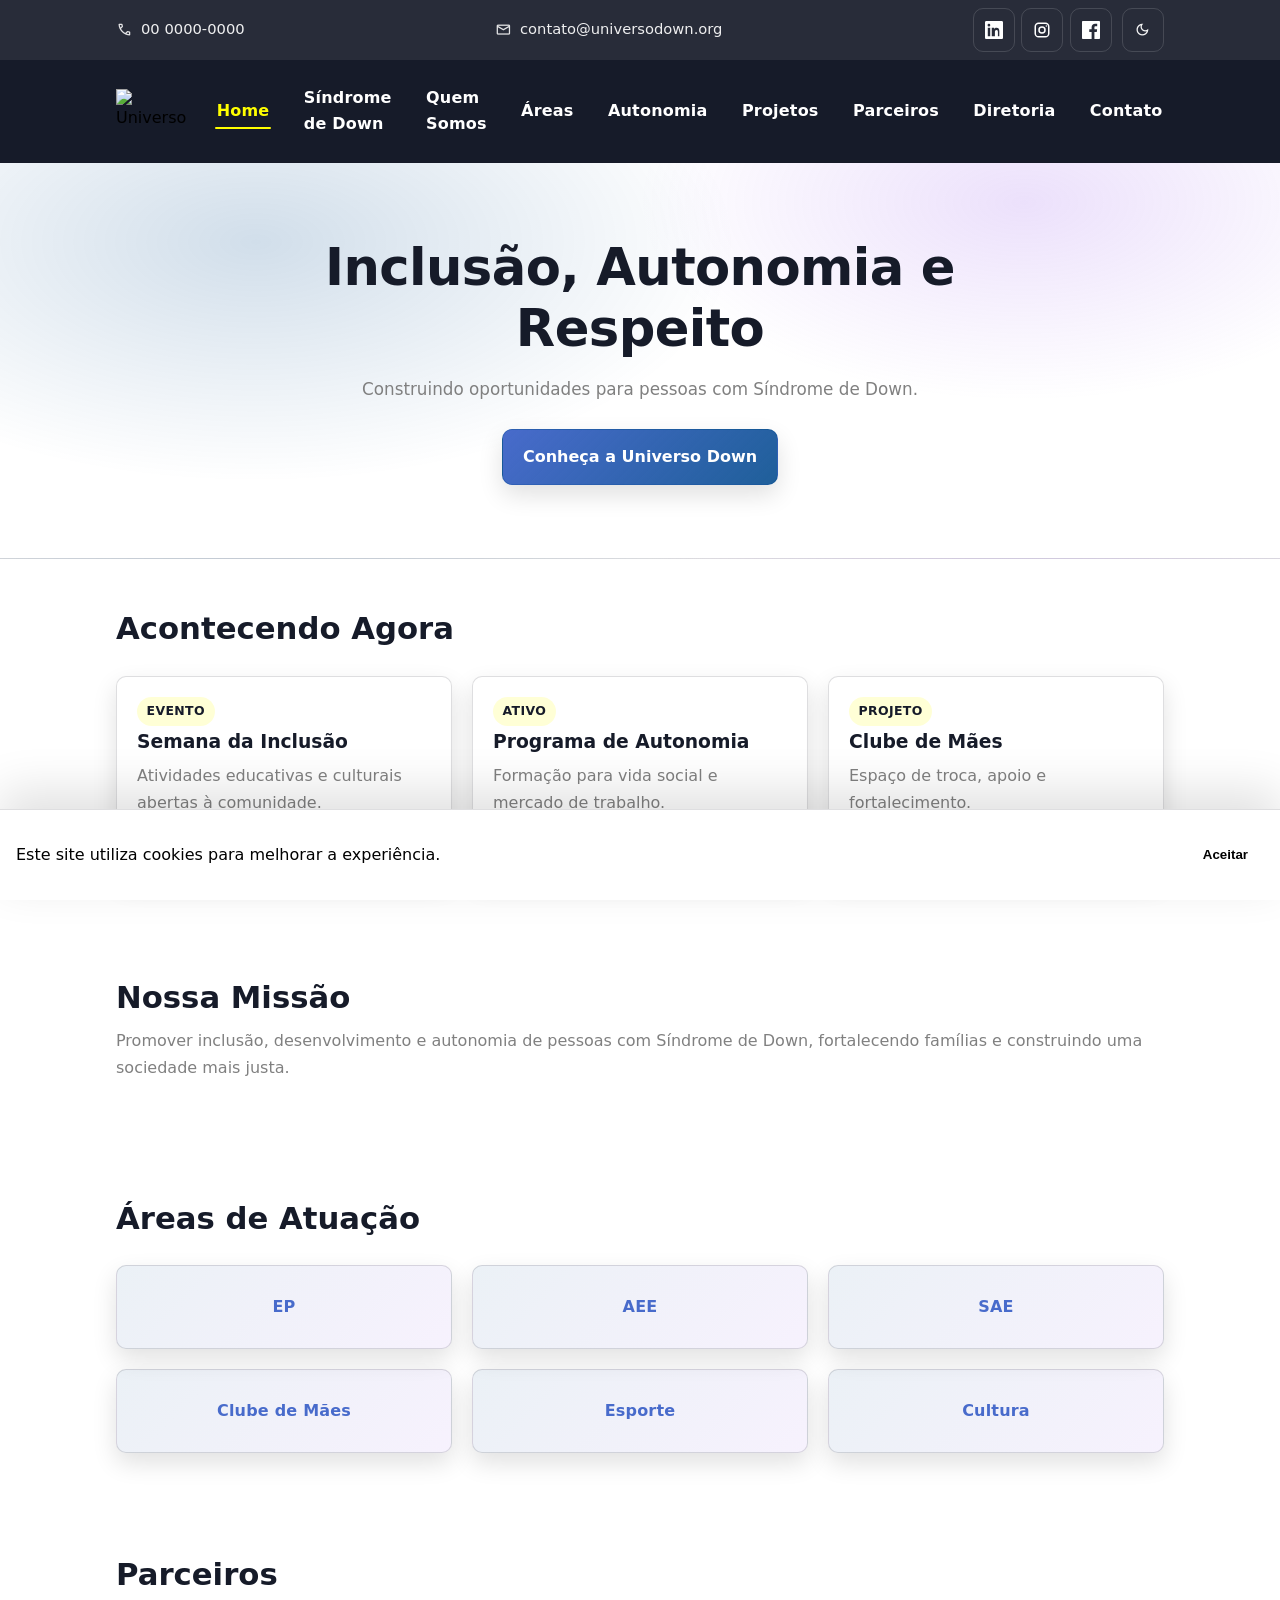
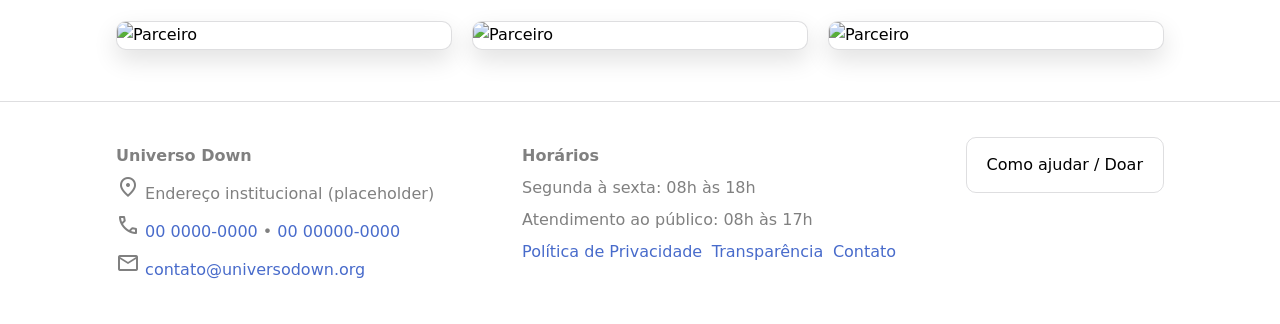
==== commit 04b1322f: "Refactor HTML structure and improve accessibility for 'Projetos' and 'Quem Somos' pages - Updated do" ====
--- a/index.html
+++ b/index.html
@@ -35,34 +35,6 @@
             >contato@universodown.org</a
           ></span
         >
-      </div>
-    </div>
-
-    <!-- Header -->
-    <header class="header">
-      <div class="container header-inner">
-        <img
-          src="assets/img/logo-placeholder.svg"
-          alt="Universo Down"
-          class="logo"
-        />
-        <nav id="nav">
-          <button id="menuToggle" aria-label="Abrir menu">☰</button>
-          <ul>
-            <li><a class="active" href="index.html">Home</a></li>
-            <li>
-              <a href="pages/o-que-e-sindrome-de-down.html">Síndrome de Down</a>
-            </li>
-            <li><a href="pages/quem-somos.html">Quem Somos</a></li>
-            <li><a href="pages/areas.html">Áreas</a></li>
-            <li><a href="pages/autonomia.html">Autonomia</a></li>
-            <li><a href="pages/projetos.html">Projetos</a></li>
-            <li><a href="pages/parceiros.html">Parceiros</a></li>
-            <li><a href="pages/diretoria.html">Diretoria</a></li>
-            <li><a href="pages/contato.html">Contato</a></li>
-          </ul>
-        </nav>
-
         <div class="header-actions">
           <div class="social-links" aria-label="Redes sociais">
             <a
@@ -108,6 +80,33 @@
           </button>
         </div>
       </div>
+    </div>
+
+    <!-- Header -->
+    <header class="header">
+      <div class="container header-inner">
+        <img
+          src="assets/img/logo-placeholder.svg"
+          alt="Universo Down"
+          class="logo"
+        />
+        <nav id="nav">
+          <button id="menuToggle" aria-label="Abrir menu">☰</button>
+          <ul>
+            <li><a class="active" href="index.html">Home</a></li>
+            <li>
+              <a href="pages/o-que-e-sindrome-de-down.html">Síndrome de Down</a>
+            </li>
+            <li><a href="pages/quem-somos.html">Quem Somos</a></li>
+            <li><a href="pages/areas.html">Áreas</a></li>
+            <li><a href="pages/autonomia.html">Autonomia</a></li>
+            <li><a href="pages/projetos.html">Projetos</a></li>
+            <li><a href="pages/parceiros.html">Parceiros</a></li>
+            <li><a href="pages/diretoria.html">Diretoria</a></li>
+            <li><a href="pages/contato.html">Contato</a></li>
+          </ul>
+        </nav>
+      </div>
     </header>
 
     <!-- Hero -->
@@ -147,7 +146,7 @@
     </section>
 
     <!-- Missão -->
-    <section class="section highlight">
+    <section class="section">
       <h2>Nossa Missão</h2>
       <p>
         Promover inclusão, desenvolvimento e autonomia de pessoas com Síndrome
--- a/css/components.css
+++ b/css/components.css
@@ -264,12 +264,6 @@
   color: var(--color-muted-text);
 }
 
-.section.highlight {
-  border-radius: var(--radius-lg);
-  background: linear-gradient(135deg, var(--color-surface), rgba(188, 188, 0, 0.10));
-  box-shadow: var(--shadow-sm);
-}
-
 /* Hero / Page Hero */
 .hero,
 .page-hero {
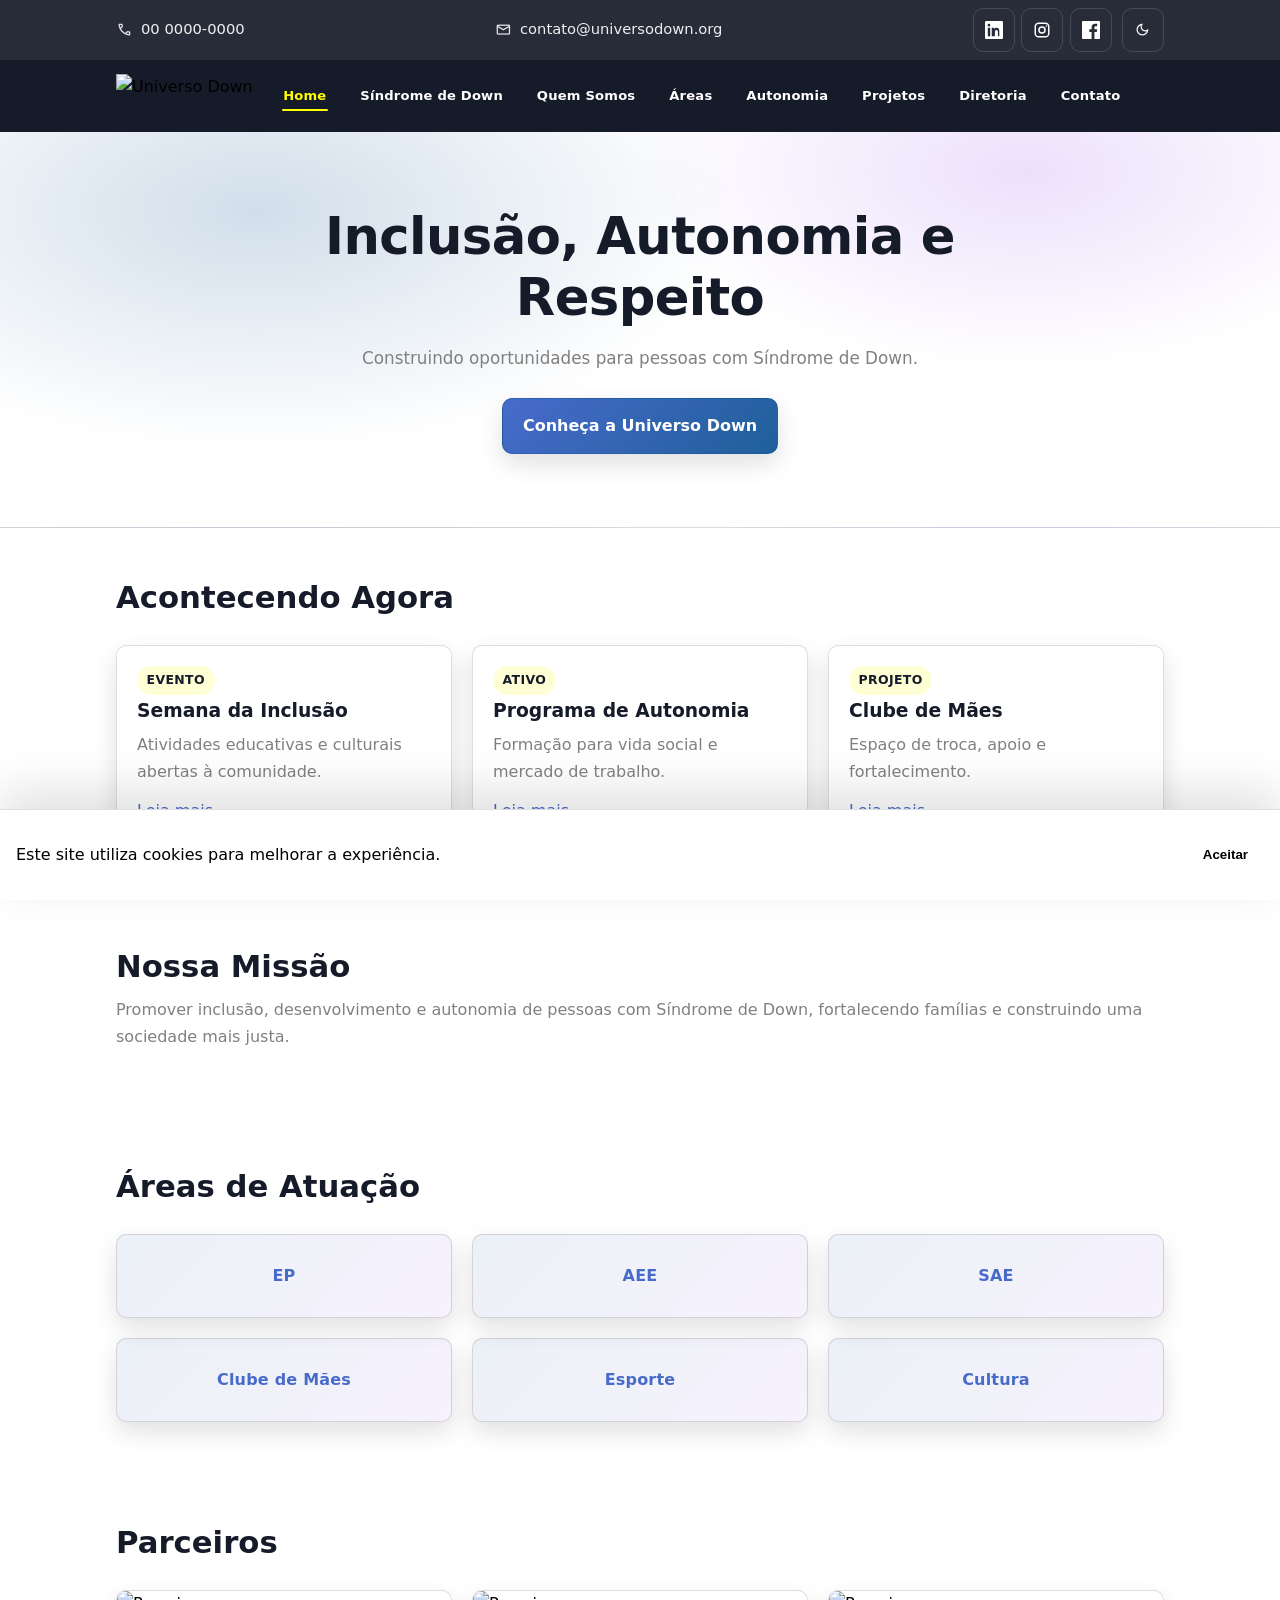
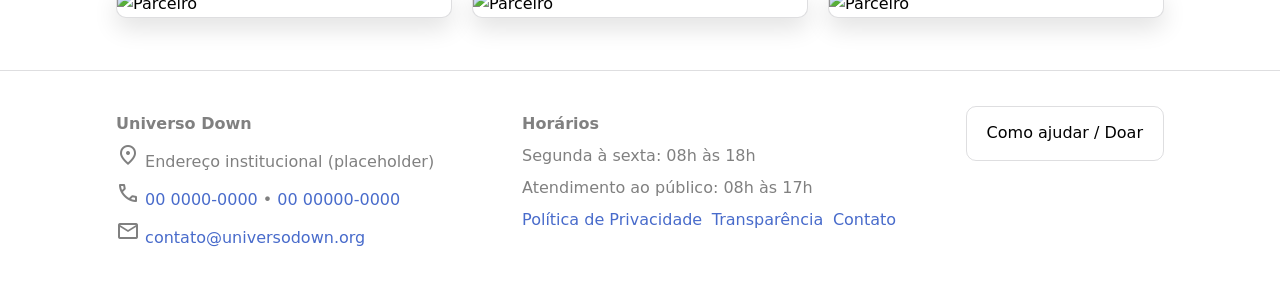
==== commit a07371cc: "Remove página 'Parceiros' e atualiza links de navegação nas páginas relacionadas" ====
--- a/index.html
+++ b/index.html
@@ -101,7 +101,6 @@
             <li><a href="pages/areas.html">Áreas</a></li>
             <li><a href="pages/autonomia.html">Autonomia</a></li>
             <li><a href="pages/projetos.html">Projetos</a></li>
-            <li><a href="pages/parceiros.html">Parceiros</a></li>
             <li><a href="pages/diretoria.html">Diretoria</a></li>
             <li><a href="pages/contato.html">Contato</a></li>
           </ul>
--- a/css/components.css
+++ b/css/components.css
@@ -70,13 +70,17 @@
   display: flex;
   align-items: center;
   gap: 1rem;
+  flex: 1 1 auto;
+  min-width: 0;
 }
 
 nav ul {
   list-style: none;
   display: flex;
   align-items: center;
-  gap: 0.35rem;
+  flex-wrap: nowrap;
+  min-width: 0;
+  gap: clamp(0.1rem, 0.4vw, 0.35rem);
   padding: 0;
   margin: 0;
 }
@@ -87,12 +91,14 @@
   align-items: center;
   justify-content: center;
   padding: 0.7rem 0.9rem;
+  font-size: clamp(0.6rem, 0.4vw + 0.5rem, 1rem);
   font-weight: 800;
   letter-spacing: 0.2px;
   color: var(--color-text-nav);
   border-radius: var(--radius-sm);
   text-decoration: none;
   outline: none;
+  white-space: nowrap;
   transition: color 160ms ease;
 }
 
@@ -214,7 +220,7 @@
 }
 
 /* Mobile menu */
-@media (max-width: 980px) {
+@media (max-width: 1200px) {
   #menuToggle {
     display: inline-flex;
     align-items: center;
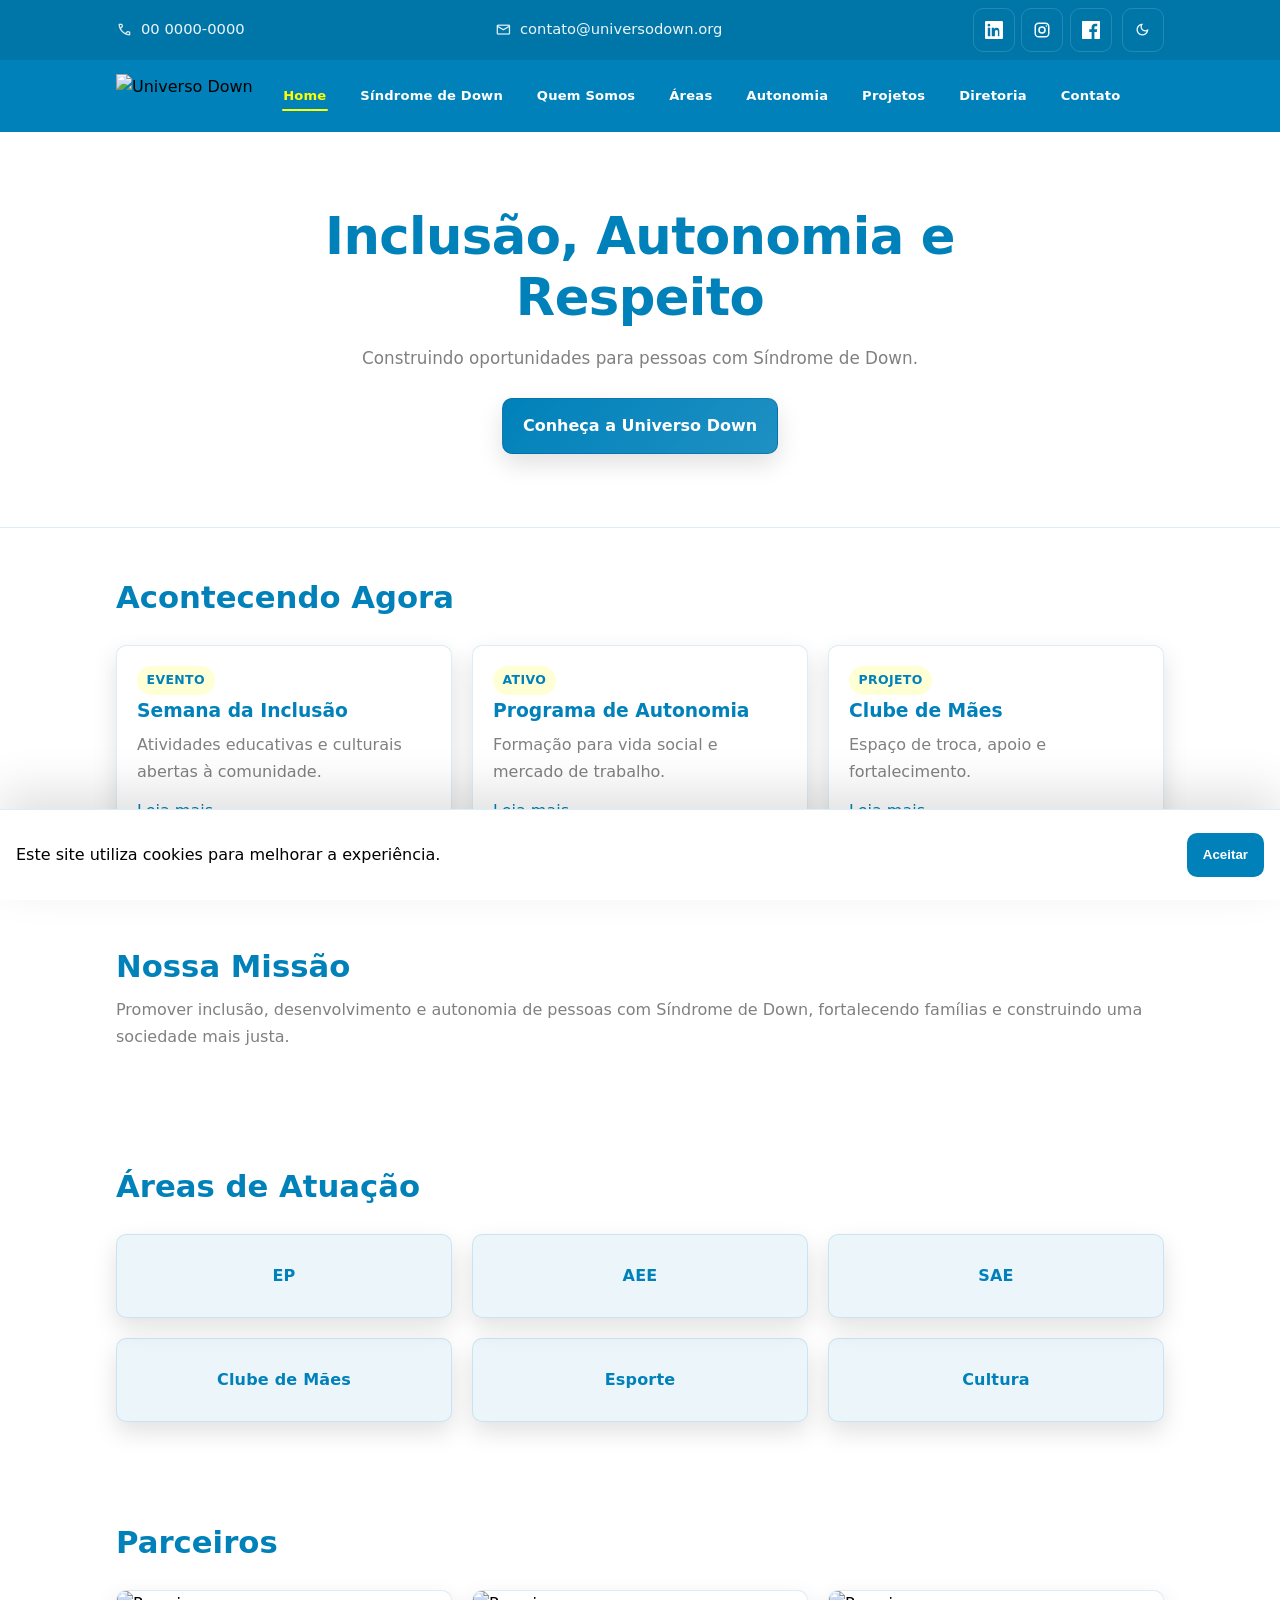
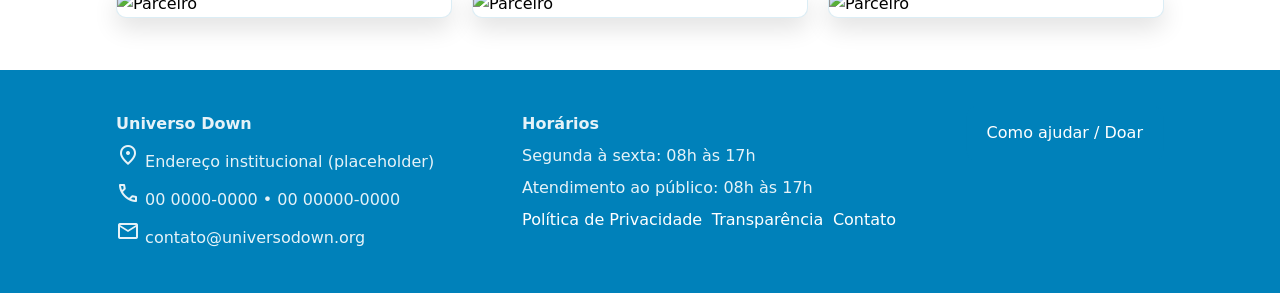
==== commit 2b66d0bb: "Atualiza horários de atendimento para refletir nova programação, ajustando para 08h às 17h de segund" ====
--- a/index.html
+++ b/index.html
@@ -207,7 +207,7 @@
 
           <div class="footer-col">
             <p><strong>Horários</strong></p>
-            <p>Segunda à sexta: 08h às 18h</p>
+            <p>Segunda à sexta: 08h às 17h</p>
             <p>Atendimento ao público: 08h às 17h</p>
             <div class="footer-links" aria-label="Links úteis">
               <a href="#" rel="nofollow">Política de Privacidade</a>
--- a/css/base.css
+++ b/css/base.css
@@ -54,8 +54,10 @@
   color: var(--color-text);
 }
 
+/* ALTERADO: Cor de seleção para amarelo com transparência */
 ::selection {
-  background: rgba(149, 86, 235, 0.35);
+  background: rgba(255, 255, 0, 0.5); /* Amarelo com 50% de opacidade */
+  color: #000; /* Garante contraste legível com o amarelo */
 }
 
 main {
@@ -69,4 +71,4 @@
     transition-duration: 0.001ms !important;
     scroll-behavior: auto !important;
   }
-}
+}
--- a/css/themes.css
+++ b/css/themes.css
@@ -3,11 +3,14 @@
   --brand-black: #000000;
   --brand-yellow: #FFFF00; /* destaque / hover */
   --brand-gray: #808080;   /* textos secundários */
-  --brand-ink: #161B29;    /* fundo dark (não preto puro) */
-  --brand-blue: #486BCB;   /* destaque */
+  --brand-blue-brand: #0081BA; /* Novo Azul (Nav e Footer) */
+  --brand-blue: #486BCB;   /* destaque secundário */
   --brand-white: #FFFFFF;
 
-  /* ====== Raio (menos arredondado) ====== */
+  /* Cor Cinza para o fundo do Modo Escuro */
+  --brand-dark-gray: #1F1F1F;
+
+  /* ====== Raio ====== */
   --radius-sm: 6px;
   --radius-md: 10px;
   --radius-lg: 10px;
@@ -19,34 +22,46 @@
   /* ====== Tokens (Light) ====== */
   --color-bg: var(--brand-white);
   --color-surface: var(--brand-white);
-  --color-surface-2: rgba(22, 27, 41, 0.04);
+  --color-surface-2: rgba(0, 129, 186, 0.04);
+
   --color-text: var(--brand-black);
+
   --color-text-nav: var(--brand-white);
   --color-text-nav-hover: var(--brand-yellow);
-  --color-heading: var(--brand-ink);
+
+  --color-heading: var(--brand-blue-brand);
+
   --color-muted-text: var(--brand-gray);
-  --color-border: rgba(22, 27, 41, 0.14);
+  --color-border: rgba(0, 129, 186, 0.14);
   --color-border-nav: rgba(255, 255, 255, 0.14);
 
-  --color-primary: var(--brand-blue);
+  --color-primary: var(--brand-blue-brand);
   --color-primary-hover: var(--brand-yellow);
-  --color-secondary: var(--brand-ink);
-  --color-link: var(--brand-blue);
+  --color-secondary: var(--brand-blue-brand);
+  --color-link: var(--brand-blue-brand);
 
   --shadow-sm: 0 10px 24px rgba(0, 0, 0, 0.12);
   --shadow-md: 0 18px 48px rgba(0, 0, 0, 0.16);
 
-  --topbar-bg: rgba(22, 27, 41, 0.92);
+  /* Navbar e Topbar (Light Mode) */
+  --topbar-bg: #0076a8;
   --topbar-text: rgba(255, 255, 255, 0.92);
   --header-bg: rgba(255, 255, 255, 0.86);
-  --header-nav-bg: var(--brand-ink);
-  --header-border: rgba(22, 27, 41, 0.14);
+  --header-nav-bg: var(--brand-blue-brand);
+  --header-border: rgba(0, 129, 186, 0.14);
+
+  /* Footer Tokens (Light Mode) */
+  --footer-bg: var(--brand-blue-brand);
+  --footer-text: var(--brand-white);
+  --footer-hover: var(--brand-yellow);
 
   --focus-ring: 0 0 0 3px rgba(255, 255, 0, 0.45);
 }
 
 [data-theme="dark"] {
-  --color-bg: var(--brand-ink);
+  /* Fundo Cinza para o conteúdo geral */
+  --color-bg: var(--brand-dark-gray);
+
   --color-surface: rgba(255, 255, 255, 0.06);
   --color-surface-2: rgba(255, 255, 255, 0.10);
   --color-text: var(--brand-white);
@@ -64,8 +79,16 @@
 
   --topbar-bg: rgba(0, 0, 0, 0.55);
   --topbar-text: rgba(255, 255, 255, 0.92);
-  --header-bg: rgba(22, 27, 41, 0.86);
+
+  /* Header e Nav mantendo a identidade Azul no Dark Mode */
+  --header-bg: rgba(30, 30, 30, 0.95);
+  --header-nav-bg: var(--brand-blue-brand); /* Azul mantido */
   --header-border: rgba(255, 255, 255, 0.14);
 
+  /* Footer mantendo a identidade Azul no Dark Mode */
+  --footer-bg: var(--brand-blue-brand);       /* Azul mantido */
+  --footer-text: var(--brand-white);
+  --footer-hover: var(--brand-yellow);
+
   --focus-ring: 0 0 0 3px rgba(255, 255, 0, 0.55);
-}
+}
--- a/css/components.css
+++ b/css/components.css
@@ -53,7 +53,7 @@
   gap: 1rem;
   justify-content: space-between;
   padding: 0.85rem 1rem;
-  background: var(--header-nav-bg);
+  background: var(--header-nav-bg); /* Agora usa o Azul #0081BA */
   border-bottom: 1px solid var(--header-border);
   backdrop-filter: blur(10px);
   -webkit-backdrop-filter: blur(10px);
@@ -202,8 +202,8 @@
 
 #themeToggle:hover {
   transform: translateY(-1px);
-  background: var(--color-surface);
-  border-color: rgba(149, 86, 235, 0.35);
+  background: transparent;
+  border-color: var(--brand-white);
 }
 
 /* Mobile menu toggle */
@@ -250,6 +250,7 @@
     justify-content: flex-start;
     border-radius: var(--radius-sm);
     padding: 0.75rem 0.9rem;
+    color: var(--color-heading); /* Ajuste para legibilidade no dropdown mobile (fundo branco/cinza) */
   }
 }
 
@@ -275,9 +276,8 @@
 .page-hero {
   padding: 4.6rem 1rem;
   text-align: center;
-  background: radial-gradient(800px 400px at 20% 20%, rgba(0, 73, 140, 0.18), transparent 60%),
-              radial-gradient(700px 360px at 80% 10%, rgba(149, 86, 235, 0.18), transparent 55%),
-              linear-gradient(180deg, var(--color-surface), var(--color-bg));
+  /* Ajuste sutil no gradiente para combinar com o novo azul */
+  background: var(--color-bg);
   border-bottom: 1px solid var(--color-border);
 }
 
@@ -355,7 +355,8 @@
   font-weight: 800;
   letter-spacing: 0.2px;
   min-height: 84px;
-  background: linear-gradient(135deg, rgba(0, 73, 140, 0.08), rgba(149, 86, 235, 0.08));
+  background: rgba(0, 129, 186, 0.08);
+  border-radius: var(--radius-md);
 }
 
 /* Botões */
@@ -364,7 +365,7 @@
   align-items: center;
   justify-content: center;
   gap: 0.5rem;
-  background: linear-gradient(135deg, var(--color-primary), rgba(0, 73, 140, 0.88));
+  background: linear-gradient(135deg, var(--color-primary), rgba(0, 129, 186, 0.88));
   color: var(--brand-white);
   padding: 0.85rem 1.25rem;
   font-weight: 800;
@@ -420,7 +421,9 @@
 /* Footer */
 .footer {
   padding: 2.2rem 1rem;
-  background: linear-gradient(180deg, var(--color-surface), var(--color-bg));
+  /* Alterado para usar a variável definida no tema */
+  background: var(--footer-bg);
+  color: var(--footer-text);
   border-top: 1px solid var(--color-border);
   display: flex;
   justify-content: space-between;
@@ -431,7 +434,31 @@
 
 .footer p {
   margin: 0.35rem 0;
-  color: var(--color-muted-text);
+  color: inherit; /* Herda a cor branca/texto do footer */
+  opacity: 0.9;
+}
+
+/* Links do Footer */
+.footer a {
+  color: var(--footer-text);
+  text-decoration: none;
+}
+
+.footer-links {
+  display: flex;
+  flex-wrap: wrap;
+  gap: 0.6rem;
+}
+
+.footer-links a {
+  border-bottom: 1px solid transparent;
+}
+
+/* Hover específico solicitado (#FFFF00) */
+.footer-links a:hover,
+.footer a:hover {
+  color: var(--footer-hover);
+  border-bottom-color: var(--footer-hover);
 }
 
 /* Cookie banner */
@@ -457,8 +484,8 @@
   border-radius: var(--radius-md);
   padding: 0.7rem 1rem;
   font-weight: 800;
-  background: var(--color-tertiary);
-  color: var(--brand-navy);
+  background: var(--color-primary);
+  color: var(--brand-white);
 }
 
 .cookie-banner button:hover {
@@ -472,11 +499,8 @@
 
 /* ==========================================================
    AJUSTES DE LAYOUT (conteúdo centralizado + mobile-first)
-   - Mantém a identidade/cores/hover já existentes
-   - Adiciona um “container” para afastar das bordas (estilo FSDown)
    ========================================================== */
 
-/* Container utilitário: centraliza e cria respiro lateral */
 .container {
   width: 100%;
   max-width: var(--container);
@@ -484,22 +508,19 @@
   padding-inline: var(--gutter);
 }
 
-
-/* Padroniza respiro lateral das seções (compatível com o .container) */
 .section,
 .hero,
 .page-hero {
   padding-inline: var(--gutter);
 }
 
-/* Topbar com wrapper interno */
 .topbar {
-  padding: 0; /* o respiro lateral fica por conta do .container */
+  padding: 0;
 }
 
 .topbar-inner {
   display: flex;
-  flex-direction: column; /* mobile-first */
+  flex-direction: column;
   align-items: flex-start;
   gap: 0.35rem;
   justify-content: space-between;
@@ -514,9 +535,8 @@
   }
 }
 
-/* Header com wrapper interno */
 .header {
-  padding: 0; /* o respiro lateral fica por conta do .container */
+  padding: 0;
 }
 
 .header-inner {
@@ -527,17 +547,21 @@
   padding-block: 0.85rem;
 }
 
-/* Footer com wrapper interno + grid de informações */
 .footer {
-  padding: 0; /* o respiro lateral fica por conta do .container */
+  padding: 0;
 }
 
 .footer-inner {
   display: flex;
-  flex-direction: column; /* mobile-first */
+  flex-direction: column;
   align-items: flex-start;
   gap: 1.25rem;
   padding-block: 2.2rem;
+  width: 100%;
+  max-width: var(--container);
+  margin: 0 auto;
+  padding-left: var(--gutter);
+  padding-right: var(--gutter);
 }
 
 @media (min-width: 760px) {
@@ -563,18 +587,4 @@
 
 .footer-col p {
   margin: 0.35rem 0;
-}
-
-.footer-links {
-  display: flex;
-  flex-wrap: wrap;
-  gap: 0.6rem;
-}
-
-.footer-links a {
-  border-bottom: 1px solid transparent;
-}
-
-.footer-links a:hover {
-  border-bottom-color: rgba(255, 255, 255, 0.65);
-}
+}
--- a/css/pages.css
+++ b/css/pages.css
@@ -11,7 +11,7 @@
 
 .timeline li {
   margin-bottom: 1.25rem;
-  border-left: 4px solid rgba(0, 73, 140, 0.45);
+  border-left: 4px solid rgba(0, 129, 186, 0.45); /* Ajustado para o tom azulado */
   padding-left: 1rem;
 }
 
@@ -39,7 +39,8 @@
 .accordion-header:hover {
   transform: translateY(-1px);
   box-shadow: var(--shadow-md);
-  border-color: rgba(149, 86, 235, 0.25);
+  /* ALTERADO: De roxo para amarelo (destaque) */
+  border-color: rgba(255, 255, 0, 0.55);
 }
 
 .accordion-content {
@@ -77,12 +78,12 @@
 .filter-btn:hover {
   transform: translateY(-1px);
   background: var(--color-surface);
-  border-color: rgba(0, 73, 140, 0.28);
+  border-color: rgba(0, 129, 186, 0.28);
 }
 
 .filter-btn.active {
-  background: rgba(0, 73, 140, 0.12);
-  border-color: rgba(0, 73, 140, 0.30);
+  background: rgba(0, 129, 186, 0.12);
+  border-color: rgba(0, 129, 186, 0.30);
   color: var(--color-heading);
 }
 
@@ -100,6 +101,40 @@
 .partners-grid.obsolete {
   opacity: 0.55;
   filter: grayscale(100%);
+}
+
+/* Áreas */
+.areas-grid .card {
+  text-decoration: none;
+  color: inherit;
+  cursor: pointer;
+}
+
+.areas-grid .card.active {
+  border-color: var(--color-primary);
+  box-shadow: var(--shadow-md);
+  transform: translateY(-2px);
+}
+
+.area-detail {
+  margin-top: 2rem;
+  padding: 1.5rem;
+  border: 1px solid var(--color-border);
+  border-radius: var(--radius-lg);
+  background: var(--color-surface);
+  box-shadow: var(--shadow-sm);
+}
+
+.area-detail h3 {
+  margin: 0 0 0.8rem;
+}
+
+.area-detail p {
+  color: var(--color-muted-text);
+}
+
+body.areas-interactive .areas-details {
+  display: none;
 }
 
 /* Diretoria */
@@ -139,8 +174,9 @@
 .contact-form input:focus,
 .contact-form textarea:focus {
   outline: none;
-  box-shadow: 0 0 0 4px rgba(149, 86, 235, 0.22);
-  border-color: rgba(149, 86, 235, 0.35);
+  /* ALTERADO: De roxo para amarelo */
+  box-shadow: 0 0 0 4px rgba(255, 255, 0, 0.35);
+  border-color: rgba(255, 255, 0, 0.65);
 }
 
 .success-message {
@@ -152,11 +188,11 @@
 /* Map */
 .map-placeholder {
   height: 250px;
-  border: 1px dashed rgba(0, 73, 140, 0.45);
+  border: 1px dashed rgba(0, 129, 186, 0.45);
   border-radius: var(--radius-lg);
-  background: linear-gradient(135deg, var(--color-surface), rgba(0, 73, 140, 0.06));
+  background: linear-gradient(135deg, var(--color-surface), rgba(0, 129, 186, 0.06));
   display: flex;
   align-items: center;
   justify-content: center;
   color: var(--color-muted-text);
-}
+}
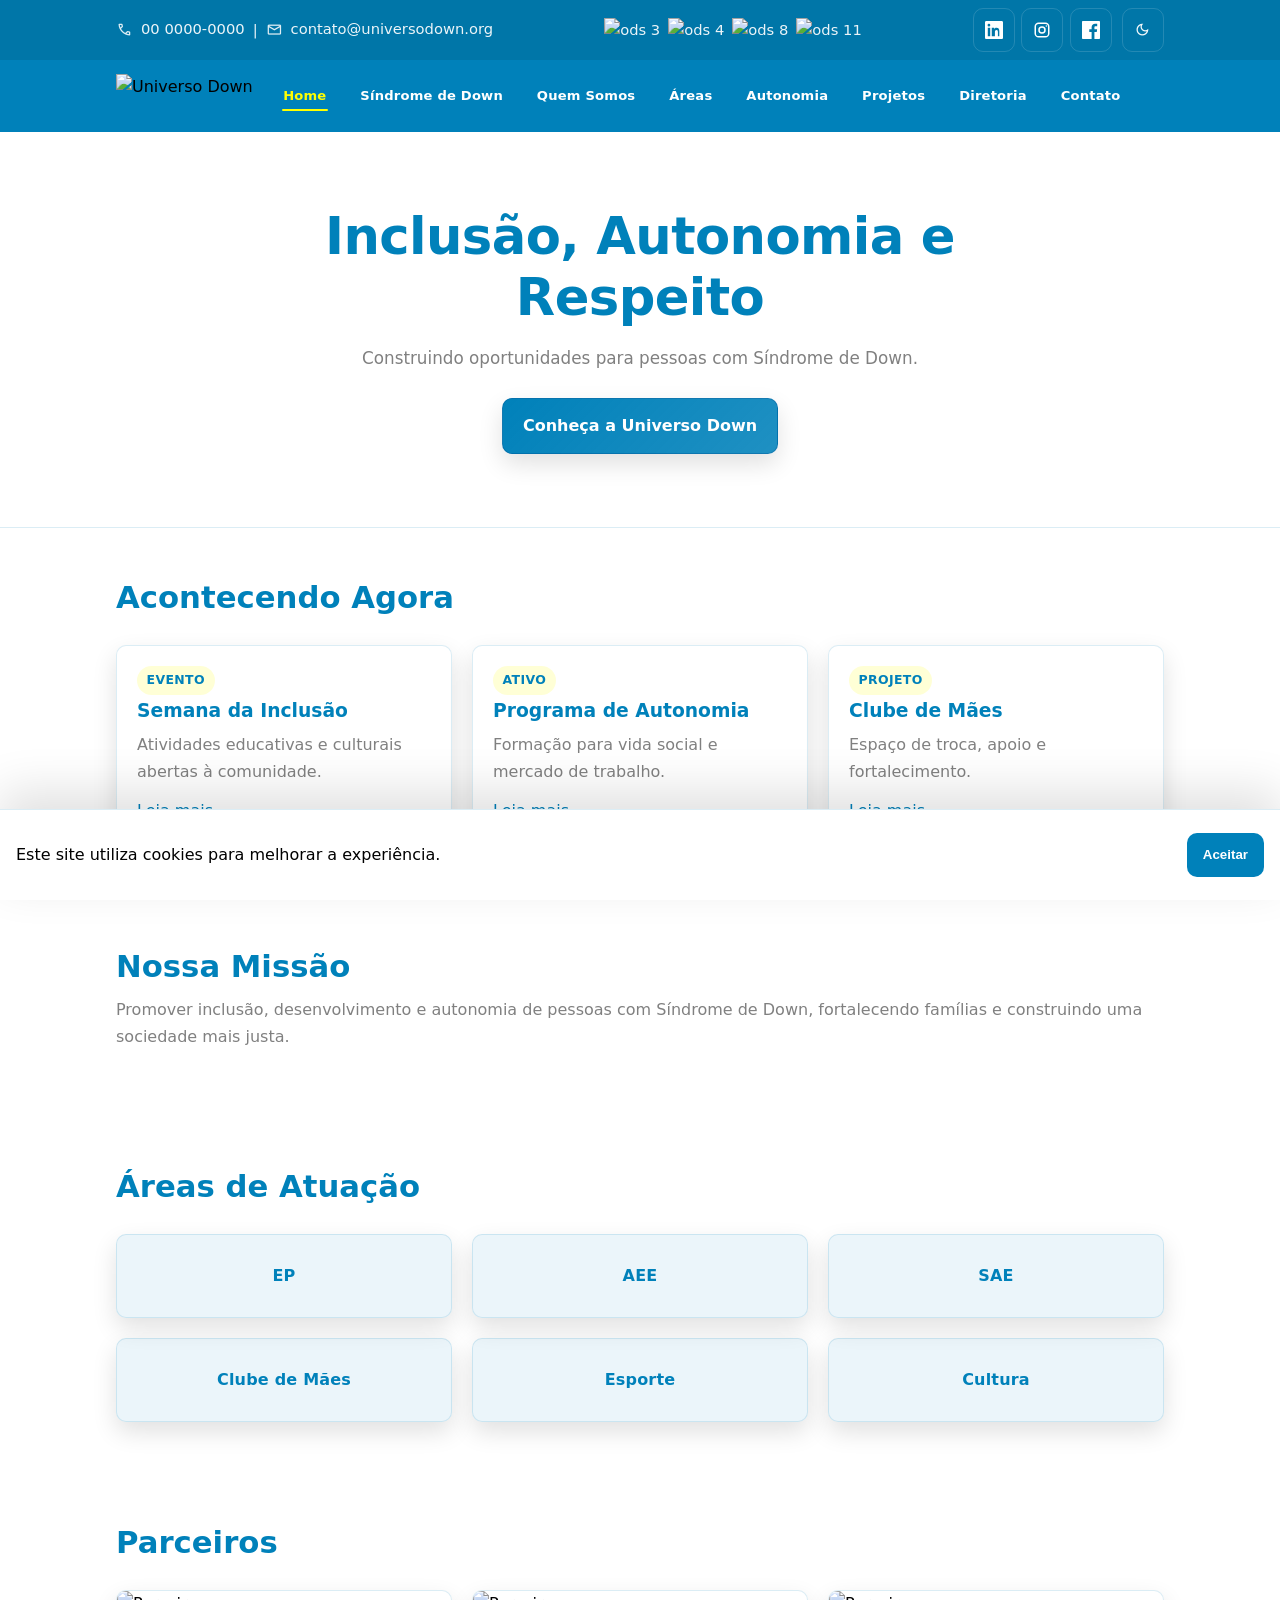
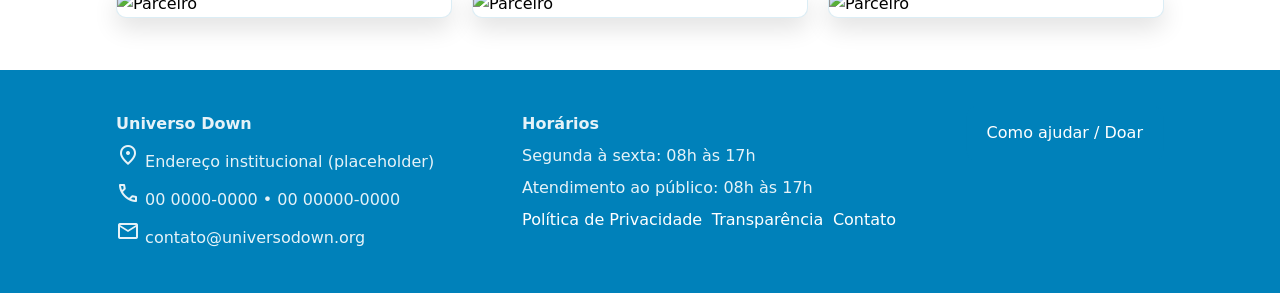
==== commit 75872370: "Adiciona estrutura flexível à topbar, organizando contatos e imagens para melhor apresentação visual" ====
--- a/index.html
+++ b/index.html
@@ -25,16 +25,35 @@
     <!-- Topbar -->
     <div class="topbar">
       <div class="container topbar-inner">
-        <span
-          ><span class="material-symbols-outlined">call</span>
-          <a href="tel:+550000000000">00 0000-0000</a></span
-        >
-        <span
-          ><span class="material-symbols-outlined">mail</span>
-          <a href="mailto:contato@universodown.org"
-            >contato@universodown.org</a
-          ></span
-        >
+        <div class="topbar-left">
+          <span>
+            <span class="material-symbols-outlined">call</span>
+            <a href="tel:+550000000000">00 0000-0000</a> |
+            <span class="material-symbols-outlined">mail</span>
+            <a href="mailto:contato@universodown.org">contato@universodown.org</a>
+          </span>
+        </div>
+        <div class="images-topbar-center">
+          <img
+            src="assets/img/logo-placeholder.svg"
+            alt="ods 3"
+            class="images-ods-topbar"
+          />
+          <img
+            src="assets/img/logo-placeholder.svg"
+            alt="ods 4"
+            class="images-ods-topbar"
+          /><img
+            src="assets/img/logo-placeholder.svg"
+            alt="ods 8"
+            class="images-ods-topbar"
+          />
+          <img
+            src="assets/img/logo-placeholder.svg"
+            alt="ods 11"
+            class="images-ods-topbar"
+          />
+        </div>
         <div class="header-actions">
           <div class="social-links" aria-label="Redes sociais">
             <a
--- a/css/components.css
+++ b/css/components.css
@@ -12,6 +12,19 @@
   background: var(--topbar-bg);
   color: var(--topbar-text);
   font-size: 0.92rem;
+}
+
+.topbar-left {
+  display: flex;
+  flex-direction: column;
+  align-items: flex-start;
+  gap: 0.5rem;
+}
+
+.images-topbar-center {
+  display: flex;
+  align-items: center;
+  gap: 0.5rem;
 }
 
 .topbar span {
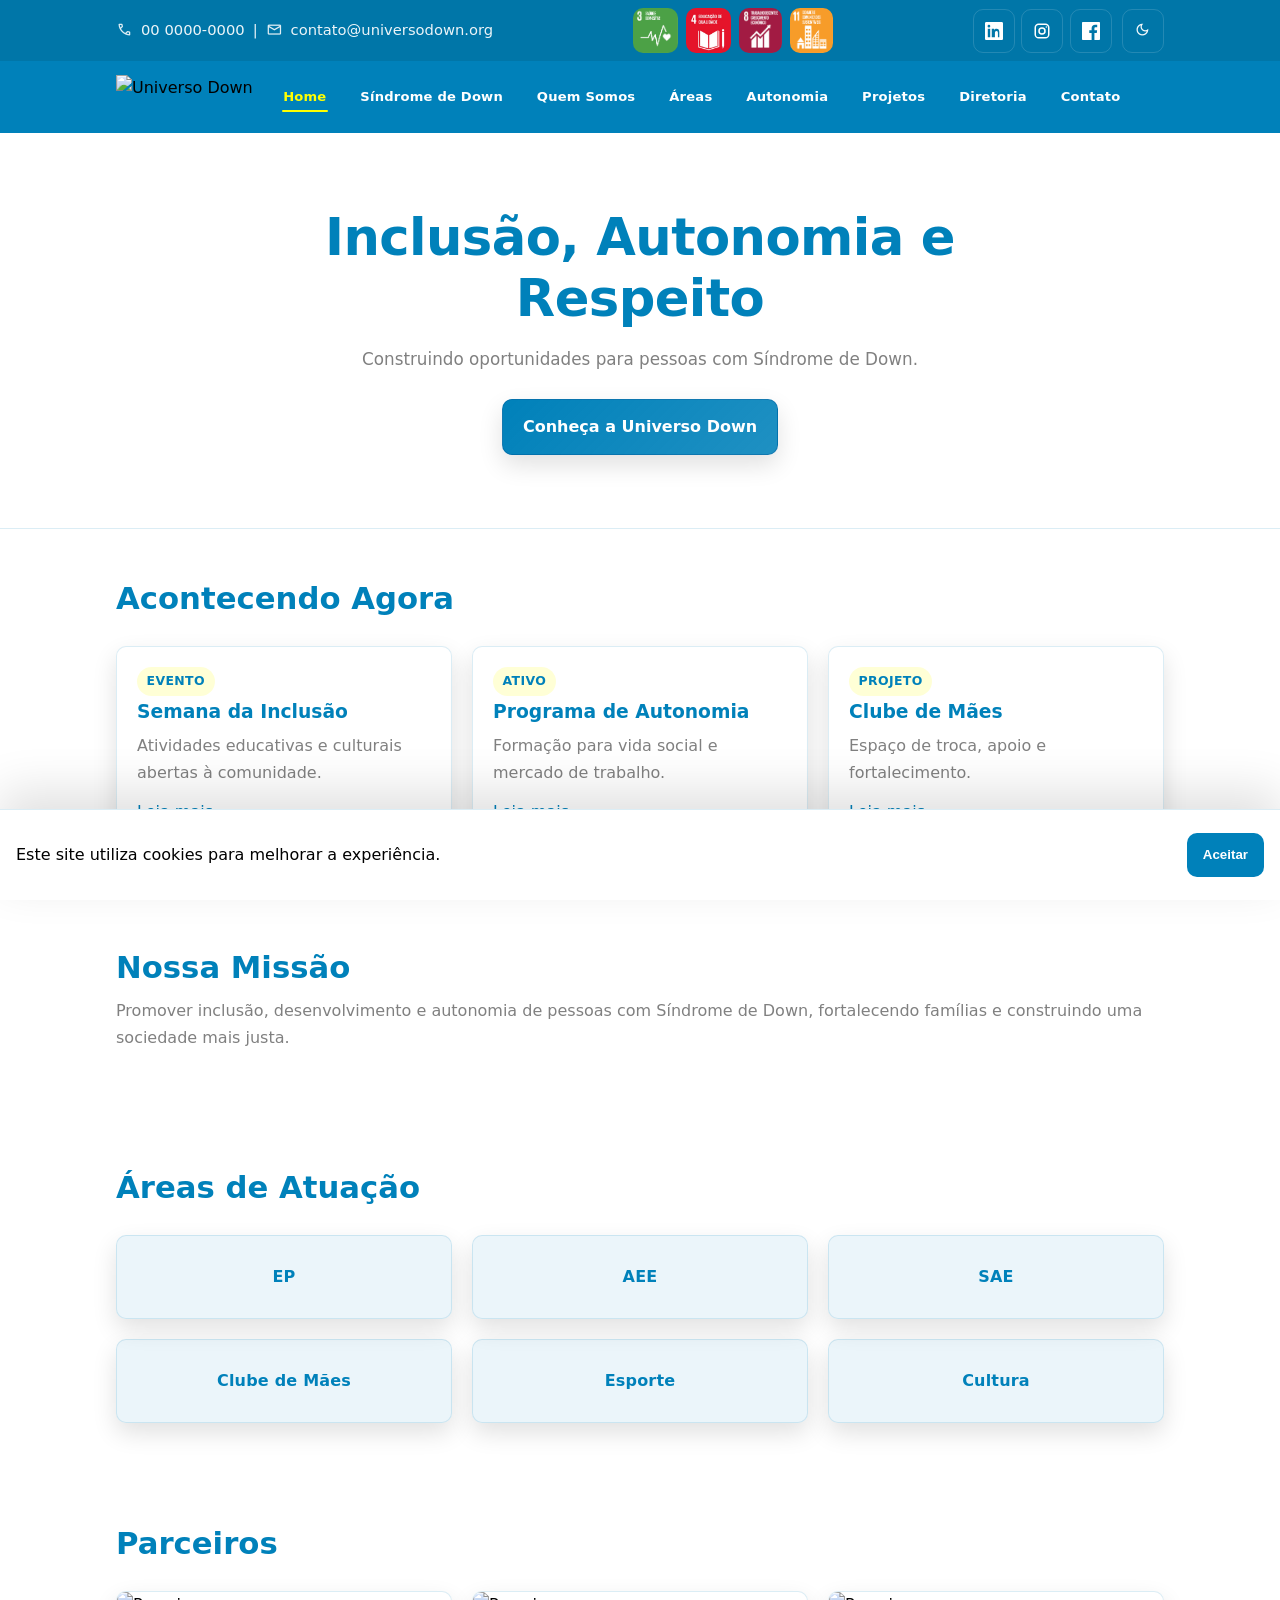
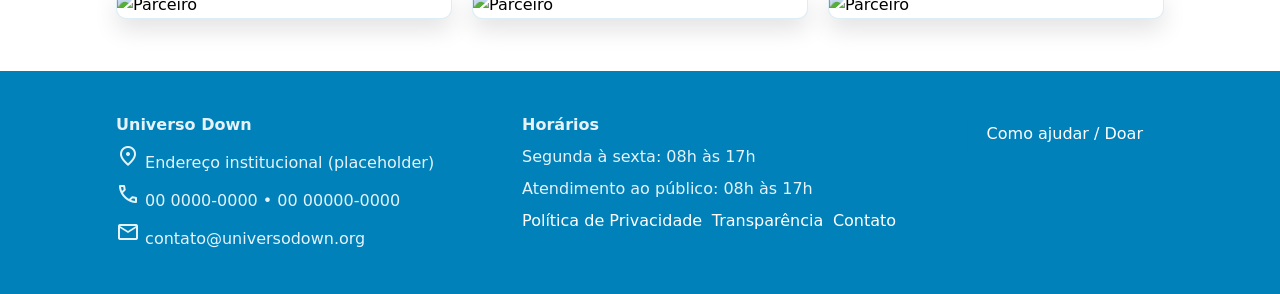
==== commit a67adf13: "Adiciona novas imagens à topbar e ajusta a classe de estilo para melhor apresentação visual." ====
--- a/index.html
+++ b/index.html
@@ -35,21 +35,21 @@
         </div>
         <div class="images-topbar-center">
           <img
-            src="assets/img/logo-placeholder.svg"
+            src="assets/img/ods_3.png"
             alt="ods 3"
             class="images-ods-topbar"
           />
           <img
-            src="assets/img/logo-placeholder.svg"
+            src="assets/img/ods_4.jpg"
             alt="ods 4"
             class="images-ods-topbar"
           /><img
-            src="assets/img/logo-placeholder.svg"
+            src="assets/img/ods_8.png"
             alt="ods 8"
             class="images-ods-topbar"
           />
           <img
-            src="assets/img/logo-placeholder.svg"
+            src="assets/img/ods_11.png"
             alt="ods 11"
             class="images-ods-topbar"
           />
--- a/css/components.css
+++ b/css/components.css
@@ -25,6 +25,12 @@
   display: flex;
   align-items: center;
   gap: 0.5rem;
+}
+
+.images-ods-topbar {
+  height: 45px;
+  width: auto;
+  border-radius: var(--radius-md);
 }
 
 .topbar span {
--- a/css/pages.css
+++ b/css/pages.css
@@ -11,7 +11,7 @@
 
 .timeline li {
   margin-bottom: 1.25rem;
-  border-left: 4px solid rgba(0, 129, 186, 0.45); /* Ajustado para o tom azulado */
+  border-left: 4px solid rgba(0, 129, 186, 0.45);
   padding-left: 1rem;
 }
 
@@ -39,7 +39,6 @@
 .accordion-header:hover {
   transform: translateY(-1px);
   box-shadow: var(--shadow-md);
-  /* ALTERADO: De roxo para amarelo (destaque) */
   border-color: rgba(255, 255, 0, 0.55);
 }
 
@@ -174,7 +173,6 @@
 .contact-form input:focus,
 .contact-form textarea:focus {
   outline: none;
-  /* ALTERADO: De roxo para amarelo */
   box-shadow: 0 0 0 4px rgba(255, 255, 0, 0.35);
   border-color: rgba(255, 255, 0, 0.65);
 }
